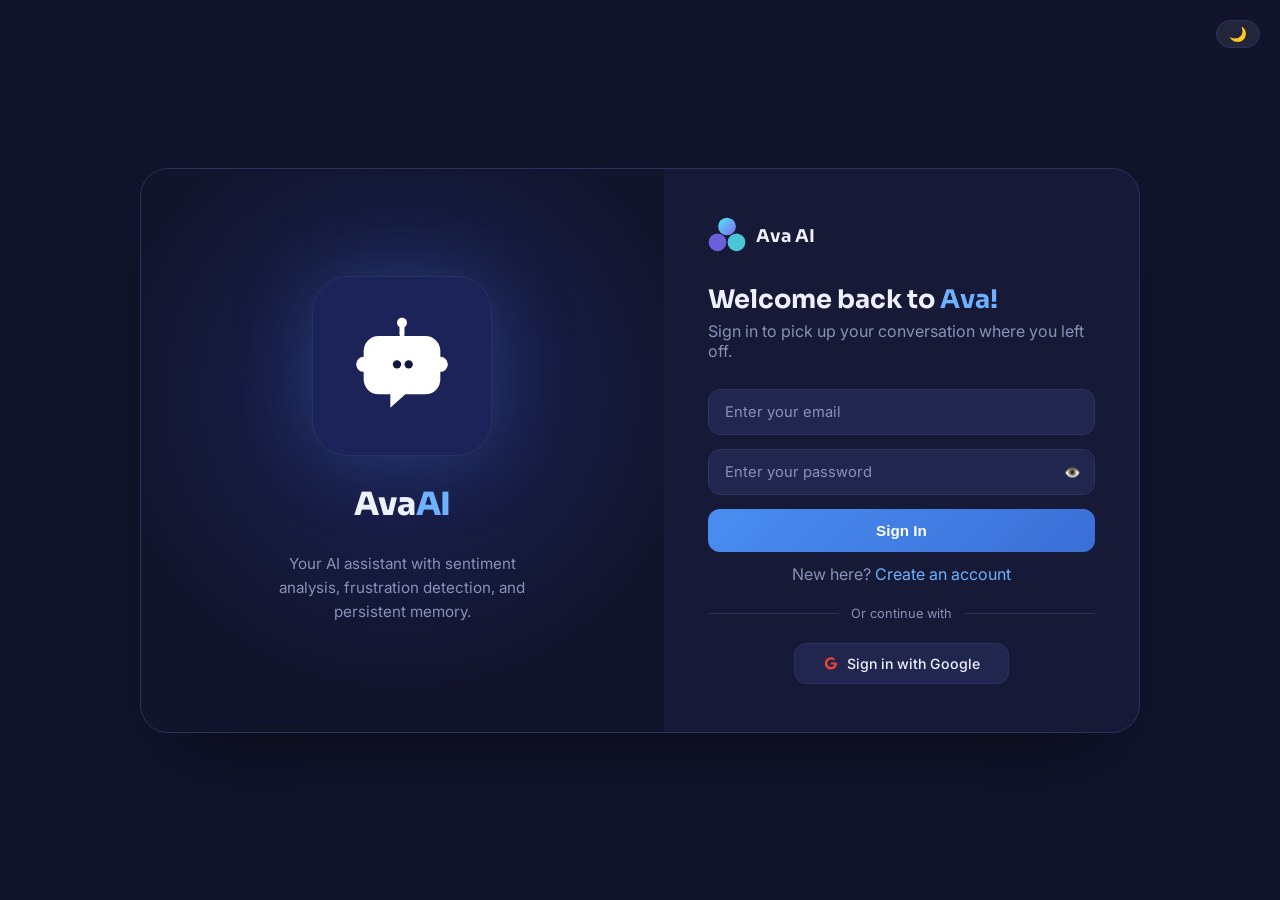
==== admin.html @ e11253c8 "Add files via upload" ====
<!DOCTYPE html>
<html lang="en">
<head>
    <meta charset="UTF-8">
    <meta name="viewport" content="width=device-width, initial-scale=1.0">
    <title>Ava AI — Admin Dashboard</title>
    <link rel="preconnect" href="https://fonts.googleapis.com">
    <link rel="preconnect" href="https://fonts.gstatic.com" crossorigin>
    <link href="https://fonts.googleapis.com/css2?family=Sora:wght@400;600;700;800&family=Inter:wght@300;400;500;600;700&family=JetBrains+Mono:wght@400;500&display=swap" rel="stylesheet">
    <style>
        /* ─── CSS Variables ────────────────────────────────────────── */
        :root {
            --bg-primary: #0F0E1A;
            --bg-secondary: #1A1830;
            --bg-card: #221F3A;
            --bg-card-hover: #2A274A;
            --bg-input: #1A1830;
            --border-color: rgba(255, 255, 255, 0.06);
            --border-light: rgba(255, 255, 255, 0.10);
            --text-primary: #F0EEFF;
            --text-secondary: #A8A0D0;
            --text-muted: #6B6590;
            --cyan: #54E6F2;
            --violet: #7C6CF6;
            --violet-dark: #5A4AD6;
            --gradient-primary: linear-gradient(135deg, #54E6F2, #7C6CF6);
            --shadow-card: 0 8px 32px rgba(0, 0, 0, 0.35);
            --radius: 16px;
            --radius-sm: 10px;
            --radius-full: 999px;
            --transition: all 0.3s cubic-bezier(0.4, 0, 0.2, 1);
            
            --green: #4ADE80;
            --red: #f87171;
            --yellow: #FBBF24;
            --blue: #60A5FA;
            --pink: #F472B6;
        }

        * { margin: 0; padding: 0; box-sizing: border-box; }
        body {
            font-family: 'Inter', sans-serif;
            background: var(--bg-primary);
            color: var(--text-primary);
            min-height: 100vh;
            overflow-x: hidden;
        }

        ::-webkit-scrollbar { width: 4px; height: 4px; }
        ::-webkit-scrollbar-track { background: transparent; }
        ::-webkit-scrollbar-thumb { background: var(--violet); border-radius: 4px; }

        /* ─── Layout ────────────────────────────────────────────────── */
        .app { display: flex; min-height: 100vh; }

        /* ─── Sidebar ───────────────────────────────────────────────── */
        .sidebar {
            width: 260px;
            flex-shrink: 0;
            background: var(--bg-secondary);
            border-right: 1px solid var(--border-color);
            padding: 24px 16px;
            display: flex;
            flex-direction: column;
            height: 100vh;
            position: sticky;
            top: 0;
            overflow-y: auto;
            transition: var(--transition);
            z-index: 100;
        }

        .sidebar-brand {
            display: flex;
            align-items: center;
            gap: 12px;
            padding: 0 8px 28px 8px;
            font-family: 'Sora', sans-serif;
            font-weight: 700;
            font-size: 1.2rem;
            animation: fadeSlideDown 0.5s ease;
        }
        .sidebar-brand svg { width: 32px; height: 32px; flex-shrink: 0; }
        .sidebar-brand span { color: var(--cyan); }
        .sidebar-brand .badge {
            font-size: 0.55rem;
            font-weight: 600;
            background: var(--gradient-primary);
            color: #0B0A1A;
            padding: 2px 10px;
            border-radius: var(--radius-full);
            margin-left: 4px;
            font-family: 'Inter', sans-serif;
        }

        .sidebar-nav { flex: 1; display: flex; flex-direction: column; gap: 2px; }
        .sidebar-nav .nav-label {
            font-size: 0.6rem;
            font-weight: 600;
            letter-spacing: 0.1em;
            text-transform: uppercase;
            color: var(--text-muted);
            padding: 16px 12px 8px;
            animation: fadeSlideDown 0.6s ease;
        }
        .sidebar-nav a, .sidebar-nav button {
            display: flex;
            align-items: center;
            gap: 12px;
            padding: 10px 14px;
            border-radius: var(--radius-sm);
            color: var(--text-secondary);
            text-decoration: none;
            font-size: 0.85rem;
            font-weight: 500;
            cursor: pointer;
            border: none;
            background: none;
            width: 100%;
            text-align: left;
            font-family: inherit;
            transition: var(--transition);
            position: relative;
            animation: fadeSlideDown 0.7s ease;
            animation-fill-mode: both;
        }
        .sidebar-nav a:nth-child(2) { animation-delay: 0.05s; }
        .sidebar-nav a:nth-child(3) { animation-delay: 0.10s; }
        .sidebar-nav a:nth-child(4) { animation-delay: 0.15s; }
        .sidebar-nav a:nth-child(5) { animation-delay: 0.20s; }
        .sidebar-nav a:nth-child(6) { animation-delay: 0.25s; }

        .sidebar-nav a:hover, .sidebar-nav button:hover {
            background: rgba(124, 108, 246, 0.08);
            color: var(--text-primary);
            transform: translateX(4px);
        }
        .sidebar-nav a.active, .sidebar-nav button.active {
            background: rgba(124, 108, 246, 0.12);
            color: var(--text-primary);
        }
        .sidebar-nav a.active::before, .sidebar-nav button.active::before {
            content: '';
            position: absolute;
            left: 0;
            top: 50%;
            transform: translateY(-50%);
            width: 3px;
            height: 24px;
            background: var(--gradient-primary);
            border-radius: 0 4px 4px 0;
            animation: slideInLeft 0.3s ease;
        }
        @keyframes slideInLeft {
            from { height: 0; }
            to { height: 24px; }
        }
        .sidebar-nav .icon { width: 18px; height: 18px; flex-shrink: 0; opacity: 0.5; transition: var(--transition); }
        .sidebar-nav a.active .icon, .sidebar-nav button.active .icon { opacity: 1; }
        .sidebar-nav .count {
            margin-left: auto;
            background: rgba(124, 108, 246, 0.15);
            color: var(--violet);
            font-size: 0.65rem;
            font-weight: 600;
            padding: 1px 10px;
            border-radius: var(--radius-full);
            transition: var(--transition);
        }

        /* ─── Sidebar Footer / Profile ─────────────────────────────── */
        .sidebar-footer {
            border-top: 1px solid var(--border-color);
            padding-top: 16px;
            margin-top: 8px;
            animation: fadeSlideUp 0.8s ease;
        }
        .sidebar-footer .profile-card {
            display: flex;
            align-items: center;
            gap: 12px;
            padding: 10px 12px;
            border-radius: var(--radius-sm);
            cursor: pointer;
            transition: var(--transition);
            position: relative;
        }
        .sidebar-footer .profile-card:hover {
            background: rgba(124, 108, 246, 0.06);
        }
        .sidebar-footer .profile-card .avatar-wrapper {
            position: relative;
            flex-shrink: 0;
        }
        .sidebar-footer .profile-card .avatar {
            width: 40px;
            height: 40px;
            border-radius: 50%;
            background: var(--gradient-primary);
            display: flex;
            align-items: center;
            justify-content: center;
            font-weight: 700;
            font-size: 0.95rem;
            color: #0B0A1A;
            transition: var(--transition);
            overflow: hidden;
        }
        .sidebar-footer .profile-card .avatar img {
            width: 100%;
            height: 100%;
            object-fit: cover;
        }
        .sidebar-footer .profile-card .avatar .avatar-edit-overlay {
            position: absolute;
            inset: 0;
            border-radius: 50%;
            background: rgba(0,0,0,0.5);
            display: none;
            align-items: center;
            justify-content: center;
            font-size: 0.7rem;
            color: #fff;
            cursor: pointer;
        }
        .sidebar-footer .profile-card:hover .avatar .avatar-edit-overlay {
            display: flex;
        }
        .sidebar-footer .profile-card .user-info { flex: 1; min-width: 0; }
        .sidebar-footer .profile-card .user-name { 
            font-weight: 600; 
            font-size: 0.85rem;
            transition: var(--transition);
        }
        .sidebar-footer .profile-card .user-email { 
            font-size: 0.7rem; 
            color: var(--text-muted);
        }
        .sidebar-footer .profile-card .edit-badge {
            position: absolute;
            bottom: -2px;
            right: -2px;
            width: 18px;
            height: 18px;
            border-radius: 50%;
            background: var(--gradient-primary);
            border: 2px solid var(--bg-secondary);
            display: flex;
            align-items: center;
            justify-content: center;
            font-size: 0.5rem;
            color: #0B0A1A;
            opacity: 0;
            transition: var(--transition);
        }
        .sidebar-footer .profile-card:hover .edit-badge {
            opacity: 1;
        }

        .sidebar-footer .logout-btn {
            background: none;
            border: 1px solid var(--border-color);
            color: var(--text-muted);
            padding: 6px 16px;
            border-radius: var(--radius-full);
            font-size: 0.72rem;
            font-weight: 500;
            cursor: pointer;
            font-family: inherit;
            transition: var(--transition);
            width: 100%;
            margin-top: 8px;
        }
        .sidebar-footer .logout-btn:hover {
            border-color: var(--red);
            color: var(--red);
            transform: translateX(4px);
        }

        /* ─── Main Content ──────────────────────────────────────────── */
        .main {
            flex: 1;
            padding: 24px 36px 40px;
            overflow-y: auto;
            max-height: 100vh;
        }

        /* ─── Top Bar ────────────────────────────────────────────────── */
        .topbar {
            display: flex;
            align-items: center;
            justify-content: space-between;
            margin-bottom: 32px;
            flex-wrap: wrap;
            gap: 16px;
            animation: fadeSlideDown 0.5s ease;
        }
        .topbar-left h1 {
            font-family: 'Sora', sans-serif;
            font-size: 1.6rem;
            font-weight: 700;
        }
        .topbar-left h1 .greeting-highlight {
            background: var(--gradient-primary);
            -webkit-background-clip: text;
            -webkit-text-fill-color: transparent;
            background-clip: text;
        }
        .topbar-left p {
            color: var(--text-secondary);
            font-size: 0.85rem;
            margin-top: 2px;
        }
        .topbar-actions {
            display: flex;
            align-items: center;
            gap: 16px;
        }
        .topbar-actions .date-time {
            font-size: 0.78rem;
            color: var(--text-muted);
            font-weight: 500;
            font-variant-numeric: tabular-nums;
            display: flex;
            align-items: center;
            gap: 8px;
        }
        .topbar-actions .status-dot {
            width: 8px;
            height: 8px;
            border-radius: 50%;
            background: var(--green);
            display: inline-block;
            animation: pulse-dot 2s ease-in-out infinite;
        }
        @keyframes pulse-dot {
            0%, 100% { opacity: 1; transform: scale(1); }
            50% { opacity: 0.4; transform: scale(0.8); }
        }

        /* ─── Animations ────────────────────────────────────────────── */
        @keyframes fadeSlideDown {
            from { opacity: 0; transform: translateY(-12px); }
            to { opacity: 1; transform: translateY(0); }
        }
        @keyframes fadeSlideUp {
            from { opacity: 0; transform: translateY(12px); }
            to { opacity: 1; transform: translateY(0); }
        }
        @keyframes scaleIn {
            from { opacity: 0; transform: scale(0.9); }
            to { opacity: 1; transform: scale(1); }
        }
        @keyframes countUp {
            from { opacity: 0; transform: translateY(10px); }
            to { opacity: 1; transform: translateY(0); }
        }

        .stat-card, .review-card, .table-container {
            animation: scaleIn 0.4s ease;
            animation-fill-mode: both;
        }
        .stat-card:nth-child(1) { animation-delay: 0.05s; }
        .stat-card:nth-child(2) { animation-delay: 0.10s; }
        .stat-card:nth-child(3) { animation-delay: 0.15s; }
        .stat-card:nth-child(4) { animation-delay: 0.20s; }
        .stat-card:nth-child(5) { animation-delay: 0.25s; }
        .stat-card:nth-child(6) { animation-delay: 0.30s; }

        /* ─── Stats Grid ────────────────────────────────────────────── */
        .stats-grid {
            display: grid;
            grid-template-columns: repeat(auto-fit, minmax(180px, 1fr));
            gap: 16px;
            margin-bottom: 32px;
        }
        .stat-card {
            background: var(--bg-card);
            border: 1px solid var(--border-color);
            border-radius: var(--radius);
            padding: 18px 20px;
            transition: var(--transition);
            position: relative;
            overflow: hidden;
        }
        .stat-card::before {
            content: '';
            position: absolute;
            top: 0;
            left: 0;
            right: 0;
            height: 2px;
            background: var(--gradient-primary);
            opacity: 0;
            transition: var(--transition);
        }
        .stat-card:hover::before { opacity: 1; }
        .stat-card:hover {
            background: var(--bg-card-hover);
            border-color: var(--border-light);
            transform: translateY(-4px);
            box-shadow: 0 8px 30px rgba(0,0,0,0.3);
        }
        .stat-card .stat-top {
            display: flex;
            align-items: center;
            justify-content: space-between;
            margin-bottom: 6px;
        }
        .stat-card .stat-icon { font-size: 1.1rem; opacity: 0.6; }
        .stat-card .stat-change {
            font-size: 0.7rem;
            font-weight: 600;
            padding: 2px 10px;
            border-radius: var(--radius-full);
            background: rgba(255, 255, 255, 0.05);
            color: var(--text-muted);
            display: none;
        }
        .stat-card .stat-change.visible { display: inline-block; }
        .stat-card .stat-change.up { background: rgba(74, 222, 128, 0.12); color: var(--green); }
        .stat-card .stat-change.down { background: rgba(248, 113, 113, 0.12); color: var(--red); }
        .stat-card .stat-number {
            font-family: 'Sora', sans-serif;
            font-size: 1.8rem;
            font-weight: 700;
            letter-spacing: -0.02em;
        }
        .stat-card .stat-number.zero {
            color: var(--text-muted);
            opacity: 0.5;
        }
        .stat-card .stat-label {
            color: var(--text-secondary);
            font-size: 0.78rem;
            font-weight: 500;
        }
        .stat-card .stat-sub {
            font-size: 0.65rem;
            color: var(--text-muted);
            margin-top: 2px;
        }
        .stat-card .stat-empty {
            font-size: 0.65rem;
            color: var(--text-muted);
            font-style: italic;
            margin-top: 2px;
        }

        /* ─── Section Headers ───────────────────────────────────────── */
        .section-header {
            display: flex;
            align-items: center;
            justify-content: space-between;
            margin-bottom: 16px;
            flex-wrap: wrap;
            gap: 12px;
            animation: fadeSlideDown 0.5s ease;
        }
        .section-header h2 {
            font-family: 'Sora', sans-serif;
            font-size: 1.1rem;
            font-weight: 700;
        }
        .section-header h2 .count-badge {
            font-size: 0.65rem;
            font-weight: 600;
            background: rgba(124, 108, 246, 0.15);
            color: var(--violet);
            padding: 2px 12px;
            border-radius: var(--radius-full);
            margin-left: 8px;
            font-family: 'Inter', sans-serif;
            transition: var(--transition);
        }
        .section-header .section-actions {
            display: flex;
            gap: 8px;
            align-items: center;
        }
        .section-header .action-btn {
            padding: 6px 18px;
            border-radius: var(--radius-full);
            border: 1px solid var(--border-color);
            background: rgba(255, 255, 255, 0.04);
            color: var(--text-secondary);
            font-size: 0.78rem;
            font-weight: 500;
            cursor: pointer;
            font-family: inherit;
            transition: var(--transition);
            display: inline-flex;
            align-items: center;
            gap: 6px;
        }
        .section-header .action-btn:hover {
            background: rgba(255, 255, 255, 0.08);
            border-color: var(--border-light);
            color: var(--text-primary);
            transform: translateY(-2px);
        }
        .section-header .action-btn.primary {
            background: var(--gradient-primary);
            border-color: transparent;
            color: #0B0A1A;
        }
        .section-header .action-btn.primary:hover {
            box-shadow: 0 4px 20px rgba(124, 108, 246, 0.3);
        }

        /* ─── Table ──────────────────────────────────────────────────── */
        .table-container {
            background: var(--bg-card);
            border: 1px solid var(--border-color);
            border-radius: var(--radius);
            overflow: hidden;
            transition: var(--transition);
        }
        .table-container:hover {
            border-color: var(--border-light);
        }
        .table-container .table-header {
            display: flex;
            align-items: center;
            justify-content: space-between;
            padding: 14px 20px;
            border-bottom: 1px solid var(--border-color);
        }
        .table-container .table-header .table-title {
            font-weight: 600;
            font-size: 0.9rem;
        }
        .table-wrapper { overflow-x: auto; padding: 0 4px 4px 4px; }
        table {
            width: 100%;
            border-collapse: collapse;
            font-size: 0.85rem;
        }
        thead {
            background: rgba(255, 255, 255, 0.02);
            border-bottom: 1px solid var(--border-color);
        }
        thead th {
            text-align: left;
            padding: 12px 16px;
            font-weight: 600;
            font-size: 0.72rem;
            text-transform: uppercase;
            letter-spacing: 0.05em;
            color: var(--text-muted);
            white-space: nowrap;
        }
        tbody tr {
            border-bottom: 1px solid var(--border-color);
            transition: var(--transition);
        }
        tbody tr:hover { background: rgba(255, 255, 255, 0.02); }
        tbody tr:last-child { border-bottom: none; }
        tbody td {
            padding: 12px 16px;
            color: var(--text-secondary);
            vertical-align: middle;
        }
        tbody td .cell-highlight { color: var(--text-primary); font-weight: 500; }

        /* ─── View All Button ────────────────────────────────────────── */
        .table-container .table-header .table-actions button {
            background: rgba(255, 255, 255, 0.04);
            border: 1px solid var(--border-color);
            border-radius: var(--radius-sm);
            padding: 4px 16px;
            color: var(--text-secondary);
            font-size: 0.72rem;
            cursor: pointer;
            font-family: inherit;
            transition: var(--transition);
        }
        .table-container .table-header .table-actions button:hover {
            background: rgba(255, 255, 255, 0.08);
            border-color: var(--border-light);
            color: var(--text-primary);
        }

        /* ─── Badges ─────────────────────────────────────────────────── */
        .status-badge {
            font-size: 0.65rem;
            font-weight: 600;
            padding: 3px 12px;
            border-radius: var(--radius-full);
            display: inline-block;
        }
        .status-badge.active { background: rgba(74, 222, 128, 0.12); color: var(--green); }
        .status-badge.inactive { background: rgba(248, 113, 113, 0.12); color: var(--red); }
        .status-badge.pending { background: rgba(251, 191, 36, 0.12); color: var(--yellow); }
        .status-badge.approved { background: rgba(74, 222, 128, 0.12); color: var(--green); }
        .status-badge.hidden { background: rgba(248, 113, 113, 0.12); color: var(--red); }
        .status-badge.featured { background: rgba(124, 108, 246, 0.15); color: var(--violet); }
        .type-badge {
            font-size: 0.65rem;
            padding: 2px 10px;
            border-radius: var(--radius-full);
            background: rgba(96, 165, 250, 0.10);
            color: var(--blue);
            display: inline-block;
        }

        /* ─── Tabs ───────────────────────────────────────────────────── */
        .tabs {
            display: flex;
            gap: 2px;
            background: var(--bg-secondary);
            padding: 4px;
            border-radius: var(--radius-sm);
            border: 1px solid var(--border-color);
            margin-bottom: 20px;
            flex-wrap: wrap;
            animation: fadeSlideDown 0.5s ease;
        }
        .tab {
            padding: 6px 18px;
            border: none;
            border-radius: var(--radius-sm);
            background: none;
            color: var(--text-secondary);
            font-size: 0.8rem;
            font-weight: 500;
            cursor: pointer;
            font-family: inherit;
            transition: var(--transition);
        }
        .tab:hover { color: var(--text-primary); }
        .tab.active {
            background: var(--bg-card);
            color: var(--text-primary);
            box-shadow: var(--shadow-card);
        }
        .tab .tab-count {
            font-size: 0.6rem;
            opacity: 0.5;
            margin-left: 4px;
        }

        /* ─── Review Cards ──────────────────────────────────────────── */
        .review-list { display: flex; flex-direction: column; gap: 12px; }
        .review-card {
            background: var(--bg-card);
            border: 1px solid var(--border-color);
            border-radius: var(--radius);
            padding: 16px 20px;
            transition: var(--transition);
            display: flex;
            gap: 16px;
            align-items: flex-start;
            animation: scaleIn 0.4s ease;
        }
        .review-card:hover {
            border-color: var(--border-light);
            background: var(--bg-card-hover);
            transform: translateX(4px);
        }
        .review-avatar {
            width: 40px;
            height: 40px;
            border-radius: 50%;
            flex-shrink: 0;
            display: flex;
            align-items: center;
            justify-content: center;
            font-weight: 700;
            font-size: 0.95rem;
            color: #0B0A1A;
            transition: var(--transition);
        }
        .review-avatar:hover { transform: scale(1.05); }
        .review-avatar.grad-1 { background: linear-gradient(135deg, #54E6F2, #7C6CF6); }
        .review-avatar.grad-2 { background: linear-gradient(135deg, #F472B6, #EC4899); }
        .review-avatar.grad-3 { background: linear-gradient(135deg, #34D399, #059669); }
        .review-avatar.grad-4 { background: linear-gradient(135deg, #FBBF24, #F59E0B); }
        .review-avatar.grad-5 { background: linear-gradient(135deg, #60A5FA, #3B82F6); }
        .review-avatar.grad-6 { background: linear-gradient(135deg, #A78BFA, #7C3AED); }

        .review-body { flex: 1; min-width: 0; }
        .review-top {
            display: flex;
            align-items: center;
            gap: 10px;
            flex-wrap: wrap;
            margin-bottom: 2px;
        }
        .review-name { font-weight: 600; font-size: 0.9rem; }
        .review-title { font-size: 0.75rem; color: var(--text-muted); }
        .review-stars { display: flex; gap: 1px; margin-left: auto; }
        .review-stars svg { width: 14px; height: 14px; }
        .review-stars .star-filled { fill: #FBBF24; stroke: #FBBF24; }
        .review-stars .star-empty { fill: none; stroke: var(--text-muted); opacity: 0.3; }
        .review-text {
            color: var(--text-secondary);
            font-size: 0.88rem;
            line-height: 1.5;
            margin: 4px 0 8px;
        }
        .review-meta {
            display: flex;
            align-items: center;
            gap: 12px;
            font-size: 0.72rem;
            color: var(--text-muted);
            flex-wrap: wrap;
        }
        .review-actions {
            display: flex;
            gap: 4px;
            flex-wrap: wrap;
            margin-top: 8px;
        }
        .review-actions .action-btn {
            padding: 4px 12px;
            border: 1px solid var(--border-color);
            border-radius: var(--radius-full);
            background: none;
            color: var(--text-secondary);
            font-size: 0.7rem;
            font-weight: 500;
            cursor: pointer;
            font-family: inherit;
            transition: var(--transition);
        }
        .review-actions .action-btn:hover {
            border-color: var(--border-light);
            color: var(--text-primary);
            transform: translateY(-2px);
        }
        .review-actions .action-btn.approve:hover { border-color: var(--green); color: var(--green); }
        .review-actions .action-btn.hide:hover { border-color: var(--yellow); color: var(--yellow); }
        .review-actions .action-btn.feature:hover { border-color: var(--violet); color: var(--violet); }
        .review-actions .action-btn.featured { border-color: var(--violet); background: rgba(124, 108, 246, 0.1); color: var(--violet); }
        .review-actions .action-btn.delete:hover { border-color: var(--red); color: var(--red); }
        .review-actions .action-btn:disabled { opacity: 0.4; cursor: not-allowed; }

        /* ─── Empty State ───────────────────────────────────────────── */
        .empty-state {
            text-align: center;
            padding: 40px 20px;
            color: var(--text-muted);
            animation: scaleIn 0.4s ease;
        }
        .empty-state .empty-icon { font-size: 2.4rem; margin-bottom: 12px; opacity: 0.5; }
        .empty-state h3 { font-family: 'Sora', sans-serif; font-size: 1rem; font-weight: 600; color: var(--text-secondary); }
        .empty-state p { font-size: 0.85rem; }

        /* ─── Loading ────────────────────────────────────────────────── */
        .loading-spinner {
            display: flex;
            align-items: center;
            justify-content: center;
            padding: 30px;
            gap: 12px;
            color: var(--text-muted);
        }
        .spinner-dot {
            width: 8px;
            height: 8px;
            border-radius: 50%;
            background: var(--violet);
            animation: spin-dot 1.2s ease-in-out infinite;
        }
        .spinner-dot:nth-child(2) { animation-delay: 0.15s; }
        .spinner-dot:nth-child(3) { animation-delay: 0.3s; }
        @keyframes spin-dot {
            0%, 60%, 100% { transform: scale(0.4); opacity: 0.3; }
            30% { transform: scale(1); opacity: 1; }
        }

        /* ─── Toast ──────────────────────────────────────────────────── */
        .toast-container {
            position: fixed;
            bottom: 24px;
            right: 24px;
            z-index: 9999;
            display: flex;
            flex-direction: column;
            gap: 8px;
        }
        .toast {
            padding: 12px 20px;
            border-radius: var(--radius-sm);
            background: var(--bg-card);
            border: 1px solid var(--border-light);
            box-shadow: var(--shadow-card);
            backdrop-filter: blur(8px);
            font-size: 0.85rem;
            font-weight: 500;
            animation: slideUp 0.3s ease;
            max-width: 380px;
            transition: var(--transition);
        }
        .toast.success { border-left: 3px solid var(--green); }
        .toast.error { border-left: 3px solid var(--red); }
        .toast.info { border-left: 3px solid var(--violet); }
        @keyframes slideUp {
            from { opacity: 0; transform: translateY(20px) scale(0.95); }
            to { opacity: 1; transform: translateY(0) scale(1); }
        }

        /* ─── Modal ──────────────────────────────────────────────────── */
        .modal-overlay {
            position: fixed;
            inset: 0;
            background: rgba(0, 0, 0, 0.7);
            backdrop-filter: blur(4px);
            display: none;
            align-items: center;
            justify-content: center;
            z-index: 2000;
            padding: 20px;
            animation: fadeIn 0.3s ease;
        }
        .modal-overlay.open { display: flex; }
        @keyframes fadeIn {
            from { opacity: 0; }
            to { opacity: 1; }
        }
        .modal-box {
            background: var(--bg-card);
            border: 1px solid var(--border-light);
            border-radius: var(--radius);
            padding: 28px 32px;
            max-width: 460px;
            width: 100%;
            box-shadow: var(--shadow-card);
            animation: scaleIn 0.3s ease;
        }
        .modal-box h3 {
            font-family: 'Sora', sans-serif;
            font-size: 1.1rem;
            font-weight: 700;
            margin-bottom: 8px;
            text-align: center;
        }
        .modal-box p {
            color: var(--text-secondary);
            font-size: 0.9rem;
            margin-bottom: 20px;
            text-align: center;
        }
        .modal-actions {
            display: flex;
            gap: 12px;
            justify-content: center;
        }
        .modal-actions .btn {
            padding: 8px 24px;
            border-radius: var(--radius-full);
            border: none;
            font-weight: 600;
            font-size: 0.82rem;
            cursor: pointer;
            font-family: inherit;
            transition: var(--transition);
        }
        .modal-actions .btn-secondary {
            background: var(--bg-secondary);
            color: var(--text-secondary);
            border: 1px solid var(--border-color);
        }
        .modal-actions .btn-secondary:hover {
            border-color: var(--border-light);
            color: var(--text-primary);
            transform: translateY(-2px);
        }
        .modal-actions .btn-danger {
            background: rgba(248, 113, 113, 0.15);
            color: var(--red);
            border: 1px solid rgba(248, 113, 113, 0.2);
        }
        .modal-actions .btn-danger:hover { background: rgba(248, 113, 113, 0.25); transform: translateY(-2px); }
        .modal-actions .btn-primary {
            background: var(--gradient-primary);
            color: #0B0A1A;
        }
        .modal-actions .btn-primary:hover { box-shadow: 0 4px 20px rgba(124, 108, 246, 0.3); transform: translateY(-2px); }

        /* ─── Profile Edit Modal ────────────────────────────────────────── */
        .profile-edit-modal .modal-box { 
            max-width: 480px; 
            text-align: center;
        }
        .profile-edit-modal .modal-box h3 {
            text-align: center;
        }
        .profile-edit-modal .modal-box p {
            text-align: center;
        }

        .profile-edit-modal .avatar-upload {
            display: flex;
            flex-direction: column;
            align-items: center;
            gap: 12px;
            margin-bottom: 20px;
        }
        .profile-edit-modal .avatar-upload .preview {
            width: 80px;
            height: 80px;
            border-radius: 50%;
            background: var(--gradient-primary);
            display: flex;
            align-items: center;
            justify-content: center;
            font-size: 2rem;
            font-weight: 700;
            color: #0B0A1A;
            overflow: hidden;
            flex-shrink: 0;
            transition: var(--transition);
            margin: 0 auto;
        }
        .profile-edit-modal .avatar-upload .preview img {
            width: 100%;
            height: 100%;
            object-fit: cover;
        }
        .profile-edit-modal .avatar-upload .upload-btn {
            padding: 6px 20px;
            border-radius: var(--radius-full);
            border: 1px solid var(--border-color);
            background: none;
            color: var(--text-secondary);
            font-size: 0.78rem;
            cursor: pointer;
            font-family: inherit;
            transition: var(--transition);
        }
        .profile-edit-modal .avatar-upload .upload-btn:hover {
            border-color: var(--violet);
            color: var(--text-primary);
        }
        .profile-edit-modal .avatar-upload .hint {
            font-size: 0.65rem;
            color: var(--text-muted);
        }

        .profile-edit-modal .form-group {
            margin-bottom: 16px;
            text-align: left;
        }
        .profile-edit-modal .form-group label {
            display: block;
            font-size: 0.78rem;
            font-weight: 500;
            color: var(--text-secondary);
            margin-bottom: 4px;
        }
        .profile-edit-modal .form-group input,
        .profile-edit-modal .form-group select {
            width: 100%;
            padding: 10px 14px;
            border-radius: var(--radius-sm);
            border: 1px solid var(--border-color);
            background: var(--bg-input);
            color: var(--text-primary);
            font-family: inherit;
            font-size: 0.9rem;
            transition: var(--transition);
        }
        .profile-edit-modal .form-group input:focus,
        .profile-edit-modal .form-group select:focus {
            outline: none;
            border-color: var(--violet);
            box-shadow: 0 0 0 3px rgba(124, 108, 246, 0.1);
        }

        .profile-edit-modal .modal-actions {
            display: flex;
            gap: 12px;
            justify-content: center;
            margin-top: 8px;
        }
        .profile-edit-modal .modal-actions .btn {
            padding: 10px 32px;
            border-radius: var(--radius-full);
            border: none;
            font-weight: 600;
            font-size: 0.88rem;
            cursor: pointer;
            font-family: inherit;
            transition: var(--transition);
            min-width: 120px;
        }
        .profile-edit-modal .modal-actions .btn-secondary {
            background: var(--bg-secondary);
            color: var(--text-secondary);
            border: 1px solid var(--border-color);
        }
        .profile-edit-modal .modal-actions .btn-secondary:hover {
            border-color: var(--border-light);
            color: var(--text-primary);
            transform: translateY(-2px);
        }
        .profile-edit-modal .modal-actions .btn-primary {
            background: var(--gradient-primary);
            color: #0B0A1A;
        }
        .profile-edit-modal .modal-actions .btn-primary:hover {
            box-shadow: 0 4px 20px rgba(124, 108, 246, 0.3);
            transform: translateY(-2px);
        }

        /* ─── Quick Stats Bar ───────────────────────────────────────── */
        .quick-stats {
            display: grid;
            grid-template-columns: repeat(auto-fit, minmax(140px, 1fr));
            gap: 12px;
            margin-bottom: 24px;
        }
        .quick-stat {
            background: var(--bg-card);
            border: 1px solid var(--border-color);
            border-radius: var(--radius-sm);
            padding: 14px 16px;
            text-align: center;
            transition: var(--transition);
            animation: scaleIn 0.4s ease;
        }
        .quick-stat:hover {
            background: var(--bg-card-hover);
            border-color: var(--border-light);
            transform: translateY(-2px);
        }
        .quick-stat .qs-number {
            font-family: 'Sora', sans-serif;
            font-size: 1.3rem;
            font-weight: 700;
            transition: var(--transition);
        }
        .quick-stat .qs-number.zero { color: var(--text-muted); opacity: 0.5; }
        .quick-stat .qs-label {
            font-size: 0.7rem;
            color: var(--text-muted);
            margin-top: 2px;
        }
        .quick-stat .qs-empty {
            font-size: 0.6rem;
            color: var(--text-muted);
            font-style: italic;
        }

        /* ─── Data Status ───────────────────────────────────────────── */
        .data-status {
            display: inline-flex;
            align-items: center;
            gap: 6px;
            font-size: 0.7rem;
            color: var(--text-muted);
            padding: 4px 12px;
            border-radius: var(--radius-full);
            background: rgba(255,255,255,0.03);
            border: 1px solid var(--border-color);
        }
        .data-status .dot {
            width: 6px;
            height: 6px;
            border-radius: 50%;
        }
        .data-status .dot.real { background: var(--green); }
        .data-status .dot.demo { background: var(--yellow); }

        /* ─── Responsive ────────────────────────────────────────────── */
        .hamburger {
            display: none;
            background: none;
            border: none;
            color: var(--text-primary);
            font-size: 1.4rem;
            cursor: pointer;
            padding: 4px;
            transition: var(--transition);
        }
        .hamburger:hover { color: var(--violet); }

        @media (max-width: 1024px) {
            .stats-grid { grid-template-columns: repeat(auto-fit, minmax(150px, 1fr)); }
        }
        @media (max-width: 768px) {
            .sidebar {
                position: fixed;
                left: 0;
                top: 0;
                bottom: 0;
                transform: translateX(-100%);
                width: 280px;
                z-index: 100;
                box-shadow: var(--shadow-card);
                transition: transform 0.3s ease;
            }
            .sidebar.open { transform: translateX(0); }
            .main { padding: 16px 16px 30px; max-height: 100vh; }
            .stats-grid { grid-template-columns: 1fr 1fr; gap: 10px; }
            .review-card { flex-direction: column; padding: 14px; }
            .review-top { flex-wrap: wrap; }
            .review-stars { margin-left: 0; }
            .topbar-left h1 { font-size: 1.2rem; }
            .hamburger { display: block; }
            .table-container .table-header { flex-direction: column; gap: 8px; align-items: flex-start; }
            tbody td, thead th { padding: 8px 12px; font-size: 0.78rem; }
        }
        @media (max-width: 480px) {
            .stats-grid { grid-template-columns: 1fr; }
            .review-actions { flex-wrap: wrap; }
            .review-actions .action-btn { flex: 1; text-align: center; }
        }
    </style>
</head>
<body>

<!-- ─── SVG Defs ─────────────────────────────────────────────────────── -->
<svg aria-hidden="true" focusable="false" style="position:absolute;width:0;height:0;overflow:hidden">
    <defs>
        <linearGradient id="gradient-primary" x1="0" y1="0" x2="1" y2="1">
            <stop offset="0%" stop-color="#54E6F2"/>
            <stop offset="100%" stop-color="#7C6CF6"/>
        </linearGradient>
        <symbol id="logo" viewBox="0 0 60 60">
            <circle cx="30" cy="15" r="14" fill="url(#gradient-primary)"/>
            <circle cx="45" cy="40" r="14" fill="#54E6F2" opacity="0.85"/>
            <circle cx="15" cy="40" r="14" fill="#7C6CF6" opacity="0.85"/>
        </symbol>
        <symbol id="icon-dashboard" viewBox="0 0 24 24" fill="none" stroke="currentColor" stroke-width="2" stroke-linecap="round" stroke-linejoin="round">
            <rect x="3" y="3" width="7" height="7" rx="1"/>
            <rect x="14" y="3" width="7" height="7" rx="1"/>
            <rect x="3" y="14" width="7" height="7" rx="1"/>
            <rect x="14" y="14" width="7" height="7" rx="1"/>
        </symbol>
        <symbol id="icon-users" viewBox="0 0 24 24" fill="none" stroke="currentColor" stroke-width="2" stroke-linecap="round" stroke-linejoin="round">
            <path d="M17 21v-2a4 4 0 0 0-4-4H5a4 4 0 0 0-4 4v2"/>
            <circle cx="9" cy="7" r="4"/>
            <path d="M23 21v-2a4 4 0 0 0-3-3.87"/>
            <path d="M16 3.13a4 4 0 0 1 0 7.75"/>
        </symbol>
        <symbol id="icon-reviews" viewBox="0 0 24 24" fill="none" stroke="currentColor" stroke-width="2" stroke-linecap="round" stroke-linejoin="round">
            <path d="M12 2l3.09 6.26L22 9.27l-5 4.87 1.18 6.88L12 17.77l-6.18 3.25L7 14.14 2 9.27l6.91-1.01L12 2z"/>
        </symbol>
        <symbol id="icon-analytics" viewBox="0 0 24 24" fill="none" stroke="currentColor" stroke-width="2" stroke-linecap="round" stroke-linejoin="round">
            <path d="M21 12v-2a5 5 0 0 0-5-5H8a5 5 0 0 0-5 5v2"/>
            <circle cx="12" cy="16" r="5"/>
            <path d="M12 11v5"/>
            <path d="M9 13l3 3 3-3"/>
        </symbol>
        <symbol id="icon-settings" viewBox="0 0 24 24" fill="none" stroke="currentColor" stroke-width="2" stroke-linecap="round" stroke-linejoin="round">
            <circle cx="12" cy="12" r="3"/>
            <path d="M19.4 15a1.65 1.65 0 0 0 .33 1.82l.06.06a2 2 0 0 1 0 2.83 2 2 0 0 1-2.83 0l-.06-.06a1.65 1.65 0 0 0-1.82-.33 1.65 1.65 0 0 0-1 1.51V21a2 2 0 0 1-2 2 2 2 0 0 1-2-2v-.09A1.65 1.65 0 0 0 9 19.4a1.65 1.65 0 0 0-1.82.33l-.06.06a2 2 0 0 1-2.83 0 2 2 0 0 1 0-2.83l.06-.06A1.65 1.65 0 0 0 4.68 15a1.65 1.65 0 0 0-1.51-1H3a2 2 0 0 1-2-2 2 2 0 0 1 2-2h.09A1.65 1.65 0 0 0 4.6 9a1.65 1.65 0 0 0-.33-1.82l-.06-.06a2 2 0 0 1 0-2.83 2 2 0 0 1 2.83 0l.06.06A1.65 1.65 0 0 0 9 4.68a1.65 1.65 0 0 0 1-1.51V3a2 2 0 0 1 2-2 2 2 0 0 1 2 2v.09a1.65 1.65 0 0 0 1 1.51 1.65 1.65 0 0 0 1.82-.33l.06-.06a2 2 0 0 1 2.83 0 2 2 0 0 1 0 2.83l-.06.06A1.65 1.65 0 0 0 19.4 9a1.65 1.65 0 0 0 1.51 1H21a2 2 0 0 1 2 2 2 2 0 0 1-2 2h-.09a1.65 1.65 0 0 0-1.51 1z"/>
        </symbol>
        <symbol id="icon-star-filled" viewBox="0 0 24 24">
            <polygon points="12 2 15.09 8.26 22 9.27 17 14.14 18.18 21.02 12 17.77 5.82 21.02 7 14.14 2 9.27 8.91 8.26 12 2" fill="#FBBF24" stroke="#FBBF24" stroke-width="1.5"/>
        </symbol>
        <symbol id="icon-star-empty" viewBox="0 0 24 24">
            <polygon points="12 2 15.09 8.26 22 9.27 17 14.14 18.18 21.02 12 17.77 5.82 21.02 7 14.14 2 9.27 8.91 8.26 12 2" fill="none" stroke="currentColor" stroke-width="1.5"/>
        </symbol>
        <symbol id="icon-export" viewBox="0 0 24 24" fill="none" stroke="currentColor" stroke-width="2" stroke-linecap="round" stroke-linejoin="round">
            <path d="M21 15v4a2 2 0 0 1-2 2H5a2 2 0 0 1-2-2v-4"/>
            <polyline points="7 10 12 15 17 10"/>
            <line x1="12" y1="15" x2="12" y2="3"/>
        </symbol>
    </defs>
</svg>

<!-- ─── App ────────────────────────────────────────────────────────── -->
<div class="app">
    <!-- ─── Sidebar ─────────────────────────────────────────────────── -->
    <aside class="sidebar" id="sidebar">
        <div class="sidebar-brand">
            <svg viewBox="0 0 60 60"><use href="#logo"/></svg>
            Ava<span>AI</span><span class="badge">Admin</span>
        </div>

        <nav class="sidebar-nav">
            <div class="nav-label">Menu</div>
            <a href="#" class="active" data-section="dashboard">
                <svg class="icon"><use href="#icon-dashboard"/></svg>
                Dashboard
            </a>
            <a href="#" data-section="users">
                <svg class="icon"><use href="#icon-users"/></svg>
                Users
                <span class="count" id="user-count-badge">0</span>
            </a>
            <a href="#" data-section="reviews">
                <svg class="icon"><use href="#icon-reviews"/></svg>
                Reviews
                <span class="count" id="review-count-badge">0</span>
            </a>
            <a href="#" data-section="analytics">
                <svg class="icon"><use href="#icon-analytics"/></svg>
                Analytics
            </a>
            <a href="#" data-section="settings">
                <svg class="icon"><use href="#icon-settings"/></svg>
                Settings
            </a>
        </nav>

        <!-- ─── Sidebar Profile ─────────────────────────────────────── -->
        <div class="sidebar-footer">
            <div class="profile-card" id="profile-card">
                <div class="avatar-wrapper">
                    <div class="avatar" id="sidebar-avatar">
                        <span id="sidebar-avatar-text">A</span>
                        <div class="avatar-edit-overlay">✎</div>
                    </div>
                    <div class="edit-badge">✎</div>
                </div>
                <div class="user-info">
                    <div class="user-name" id="sidebar-user-name">Admin</div>
                    <div class="user-email" id="sidebar-user-email">admin@ava.ai</div>
                </div>
            </div>
            <button class="logout-btn" id="logout-btn">⏻ Logout</button>
        </div>
    </aside>

    <!-- ─── Main Content ────────────────────────────────────────────── -->
    <main class="main">
        <!-- Top Bar -->
        <div class="topbar">
            <div class="topbar-left">
                <button class="hamburger" id="hamburger">☰</button>
                <h1>Good <span class="greeting-highlight" id="greeting-time">morning</span>, <span id="admin-greeting-name">Admin</span></h1>
                <p id="page-subtitle">Here's what's happening with your Ava AI instance</p>
            </div>
            <div class="topbar-actions">
                <span class="status-dot"></span>
                <span class="date-time" id="current-datetime"></span>
                <span class="data-status">
                    <span class="dot" id="data-status-dot"></span>
                    <span id="data-status-text">Loading...</span>
                </span>
            </div>
        </div>

        <!-- ─── Dashboard Section ───────────────────────────────────── -->
        <div id="section-dashboard">
            <!-- Global Stats - NOW SHOWING ONLY REAL DATA -->
            <div class="stats-grid" id="stats-grid">
                <div class="stat-card">
                    <div class="stat-top">
                        <span class="stat-icon">🏢</span>
                        <span class="stat-change" id="stat-change-tenants">—</span>
                    </div>
                    <div class="stat-number zero" id="stat-tenants">0</div>
                    <div class="stat-label">Tenants</div>
                    <div class="stat-empty" id="stat-empty-tenants">No tenants yet</div>
                </div>
                <div class="stat-card">
                    <div class="stat-top">
                        <span class="stat-icon">💻</span>
                        <span class="stat-change" id="stat-change-devices">—</span>
                    </div>
                    <div class="stat-number zero" id="stat-devices">0</div>
                    <div class="stat-label">Devices</div>
                    <div class="stat-empty" id="stat-empty-devices">No devices yet</div>
                </div>
                <div class="stat-card">
                    <div class="stat-top">
                        <span class="stat-icon">👤</span>
                        <span class="stat-change" id="stat-change-users">—</span>
                    </div>
                    <div class="stat-number zero" id="stat-users">0</div>
                    <div class="stat-label">Active Users</div>
                    <div class="stat-empty" id="stat-empty-users">No users yet</div>
                </div>
                <div class="stat-card">
                    <div class="stat-top">
                        <span class="stat-icon">📊</span>
                        <span class="stat-change" id="stat-change-avg">—</span>
                    </div>
                    <div class="stat-number zero" id="stat-avg-users">0</div>
                    <div class="stat-label">Avg users/month</div>
                    <div class="stat-empty" id="stat-empty-avg">No data yet</div>
                </div>
                <div class="stat-card">
                    <div class="stat-top">
                        <span class="stat-icon">💬</span>
                        <span class="stat-change" id="stat-change-messages">—</span>
                    </div>
                    <div class="stat-number zero" id="stat-messages">0</div>
                    <div class="stat-label">Messages</div>
                    <div class="stat-empty" id="stat-empty-messages">No messages yet</div>
                </div>
                <div class="stat-card">
                    <div class="stat-top">
                        <span class="stat-icon">⭐</span>
                        <span class="stat-change" id="stat-change-rating">—</span>
                    </div>
                    <div class="stat-number zero" id="stat-rating">0.0</div>
                    <div class="stat-label">Avg Rating</div>
                    <div class="stat-empty" id="stat-empty-rating">No reviews yet</div>
                </div>
            </div>

            <!-- Recently Added -->
            <div class="section-header">
                <h2>Recent Activity</h2>
                <div class="section-actions">
                    <button class="action-btn" id="export-data-btn">
                        <svg width="14" height="14" viewBox="0 0 24 24" fill="none" stroke="currentColor" stroke-width="2"><use href="#icon-export"/></svg>
                        Export
                    </button>
                    <button class="action-btn primary" id="refresh-btn">⟳ Refresh</button>
                </div>
            </div>

            <div class="table-container">
                <div class="table-header">
                    <span class="table-title">Recent Activity</span>
                    <div class="table-actions">
                        <button id="view-all-btn">View All</button>
                    </div>
                </div>
                <div class="table-wrapper">
                    <table>
                        <thead>
                            <tr>
                                <th>User</th>
                                <th>Action</th>
                                <th>Item</th>
                                <th>Status</th>
                                <th>Time</th>
                            </tr>
                        </thead>
                        <tbody id="activity-table-body">
                            <tr><td colspan="5" style="text-align:center;color:var(--text-muted);padding:24px;">No activity yet</td></tr>
                        </tbody>
                    </table>
                </div>
            </div>

            <!-- Quick Stats -->
            <div style="margin-top:24px;">
                <div class="section-header">
                    <h2>Quick Stats</h2>
                </div>
                <div class="quick-stats">
                    <div class="quick-stat">
                        <div class="qs-number zero" id="qs-reviews">0</div>
                        <div class="qs-label">Total Reviews</div>
                        <div class="qs-empty">No reviews</div>
                    </div>
                    <div class="quick-stat">
                        <div class="qs-number zero" id="qs-pending">0</div>
                        <div class="qs-label">Pending</div>
                        <div class="qs-empty">None pending</div>
                    </div>
                    <div class="quick-stat">
                        <div class="qs-number zero" id="qs-approved">0</div>
                        <div class="qs-label">Approved</div>
                        <div class="qs-empty">None approved</div>
                    </div>
                    <div class="quick-stat">
                        <div class="qs-number zero" id="qs-hidden">0</div>
                        <div class="qs-label">Hidden</div>
                        <div class="qs-empty">None hidden</div>
                    </div>
                    <div class="quick-stat">
                        <div class="qs-number zero" id="qs-featured">0</div>
                        <div class="qs-label">Featured</div>
                        <div class="qs-empty">None featured</div>
                    </div>
                    <div class="quick-stat">
                        <div class="qs-number zero" id="qs-sessions">0</div>
                        <div class="qs-label">Active Sessions</div>
                        <div class="qs-empty">No sessions</div>
                    </div>
                </div>
            </div>
        </div>

        <!-- ─── Users Section ────────────────────────────────────────── -->
        <div id="section-users" style="display:none;">
            <div class="section-header">
                <h2>Users <span class="count-badge" id="user-count-label">0</span></h2>
                <div class="section-actions">
                    <button class="action-btn primary" id="add-user-btn">+ Add User</button>
                </div>
            </div>

            <div class="tabs">
                <button class="tab active" data-filter="all">All <span class="tab-count" id="user-tab-all">0</span></button>
                <button class="tab" data-filter="active">Active <span class="tab-count" id="user-tab-active">0</span></button>
                <button class="tab" data-filter="inactive">Inactive <span class="tab-count" id="user-tab-inactive">0</span></button>
                <button class="tab" data-filter="admin">Admins <span class="tab-count" id="user-tab-admin">0</span></button>
            </div>

            <div class="table-container">
                <div class="table-header">
                    <span class="table-title">All Users</span>
                </div>
                <div class="table-wrapper">
                    <table>
                        <thead>
                            <tr>
                                <th>User</th>
                                <th>Email</th>
                                <th>Role</th>
                                <th>Messages</th>
                                <th>Joined</th>
                                <th>Status</th>
                                <th>Actions</th>
                            </tr>
                        </thead>
                        <tbody id="users-table-body">
                            <tr><td colspan="7" style="text-align:center;color:var(--text-muted);padding:24px;">No users found</td></tr>
                        </tbody>
                    </table>
                </div>
            </div>
        </div>

        <!-- ─── Reviews Section ─────────────────────────────────────── -->
        <div id="section-reviews" style="display:none;">
            <div class="section-header">
                <h2>Reviews <span class="count-badge" id="review-count-label">0</span></h2>
            </div>

            <div class="tabs" id="review-tabs">
                <button class="tab active" data-filter="all">All <span class="tab-count" id="review-tab-all">0</span></button>
                <button class="tab" data-filter="pending">Pending <span class="tab-count" id="review-tab-pending">0</span></button>
                <button class="tab" data-filter="approved">Approved <span class="tab-count" id="review-tab-approved">0</span></button>
                <button class="tab" data-filter="hidden">Hidden <span class="tab-count" id="review-tab-hidden">0</span></button>
                <button class="tab" data-filter="featured">Featured <span class="tab-count" id="review-tab-featured">0</span></button>
            </div>

            <div class="review-list" id="review-list">
                <div class="empty-state">
                    <div class="empty-icon">📭</div>
                    <h3>No reviews yet</h3>
                    <p>Reviews will appear here once users submit them.</p>
                </div>
            </div>
        </div>

        <!-- ─── Analytics Section ────────────────────────────────────── -->
        <div id="section-analytics" style="display:none;">
            <div class="section-header">
                <h2>Analytics</h2>
                <div class="section-actions">
                    <button class="action-btn">Last 7 days</button>
                    <button class="action-btn">Last 30 days</button>
                    <button class="action-btn primary">Export Report</button>
                </div>
            </div>

            <div class="stats-grid" style="margin-bottom:24px;">
                <div class="stat-card">
                    <div class="stat-top"><span class="stat-icon">👤</span></div>
                    <div class="stat-number zero" id="analytics-total-users">0</div>
                    <div class="stat-label">Total Users</div>
                    <div class="stat-empty">No users</div>
                </div>
                <div class="stat-card">
                    <div class="stat-top"><span class="stat-icon">💬</span></div>
                    <div class="stat-number zero" id="analytics-total-messages">0</div>
                    <div class="stat-label">Total Messages</div>
                    <div class="stat-empty">No messages</div>
                </div>
                <div class="stat-card">
                    <div class="stat-top"><span class="stat-icon">🎯</span></div>
                    <div class="stat-number zero" id="analytics-unique-intents">0</div>
                    <div class="stat-label">Unique Intents</div>
                    <div class="stat-empty">No data</div>
                </div>
                <div class="stat-card">
                    <div class="stat-top"><span class="stat-icon">📈</span></div>
                    <div class="stat-number zero" id="analytics-avg-interactions">0.0</div>
                    <div class="stat-label">Avg Interactions/User</div>
                    <div class="stat-empty">No data</div>
                </div>
            </div>

            <div style="display:grid;grid-template-columns:1fr 1fr;gap:16px;margin-bottom:24px;">
                <div style="background:var(--bg-card);border:1px solid var(--border-color);border-radius:var(--radius);padding:20px;">
                    <h4 style="font-size:0.85rem;font-weight:600;margin-bottom:12px;">Sentiment Distribution</h4>
                    <div id="sentiment-chart" style="display:flex;gap:12px;flex-wrap:wrap;">
                        <div style="flex:1;min-width:80px;background:var(--bg-secondary);border-radius:var(--radius-sm);padding:12px;text-align:center;">
                            <div style="font-size:0.7rem;color:var(--text-muted);">Positive</div>
                            <div style="font-size:1.2rem;font-weight:700;color:var(--green);" id="sentiment-positive">0%</div>
                        </div>
                        <div style="flex:1;min-width:80px;background:var(--bg-secondary);border-radius:var(--radius-sm);padding:12px;text-align:center;">
                            <div style="font-size:0.7rem;color:var(--text-muted);">Neutral</div>
                            <div style="font-size:1.2rem;font-weight:700;color:var(--yellow);" id="sentiment-neutral">0%</div>
                        </div>
                        <div style="flex:1;min-width:80px;background:var(--bg-secondary);border-radius:var(--radius-sm);padding:12px;text-align:center;">
                            <div style="font-size:0.7rem;color:var(--text-muted);">Negative</div>
                            <div style="font-size:1.2rem;font-weight:700;color:var(--red);" id="sentiment-negative">0%</div>
                        </div>
                    </div>
                    <div style="text-align:center;color:var(--text-muted);font-size:0.72rem;margin-top:8px;">No sentiment data available yet</div>
                </div>
                <div style="background:var(--bg-card);border:1px solid var(--border-color);border-radius:var(--radius);padding:20px;">
                    <h4 style="font-size:0.85rem;font-weight:600;margin-bottom:12px;">Top Intents</h4>
                    <div id="top-intents" style="display:flex;flex-direction:column;gap:6px;">
                        <div style="color:var(--text-muted);font-size:0.85rem;text-align:center;padding:12px 0;">No intent data available</div>
                    </div>
                </div>
            </div>
        </div>

        <!-- ─── Settings Section ─────────────────────────────────────── -->
        <div id="section-settings" style="display:none;">
            <div class="section-header">
                <h2>Settings</h2>
            </div>

            <div style="display:grid;grid-template-columns:1fr 1fr;gap:20px;">
                <div style="background:var(--bg-card);border:1px solid var(--border-color);border-radius:var(--radius);padding:24px;">
                    <h4 style="font-size:0.95rem;font-weight:600;margin-bottom:16px;">🔐 Admin Password</h4>
                    <div style="display:flex;flex-direction:column;gap:12px;">
                        <input type="password" id="admin-password-input" placeholder="New password (min 6 chars)" style="padding:10px 14px;border-radius:var(--radius-sm);border:1px solid var(--border-color);background:var(--bg-input);color:var(--text-primary);font-family:inherit;width:100%;">
                        <input type="password" id="admin-password-confirm" placeholder="Confirm new password" style="padding:10px 14px;border-radius:var(--radius-sm);border:1px solid var(--border-color);background:var(--bg-input);color:var(--text-primary);font-family:inherit;width:100%;">
                        <button id="update-password-btn" style="padding:10px 24px;border-radius:var(--radius-full);border:none;background:var(--gradient-primary);color:#0B0A1A;font-weight:600;cursor:pointer;font-family:inherit;transition:var(--transition);">Update Password</button>
                        <div id="password-status" style="font-size:0.8rem;color:var(--text-muted);"></div>
                    </div>
                </div>

                <div style="background:var(--bg-card);border:1px solid var(--border-color);border-radius:var(--radius);padding:24px;">
                    <h4 style="font-size:0.95rem;font-weight:600;margin-bottom:16px;">🖥️ System Status</h4>
                    <div style="display:flex;align-items:center;gap:12px;padding:8px 0;border-bottom:1px solid var(--border-color);">
                        <span style="display:inline-block;width:10px;height:10px;border-radius:50%;background:var(--green);"></span>
                        <span style="color:var(--text-secondary);">API Server</span>
                        <span style="margin-left:auto;color:var(--green);font-size:0.78rem;">Operational</span>
                    </div>
                    <div style="display:flex;align-items:center;gap:12px;padding:8px 0;border-bottom:1px solid var(--border-color);">
                        <span style="display:inline-block;width:10px;height:10px;border-radius:50%;background:var(--green);"></span>
                        <span style="color:var(--text-secondary);">Database</span>
                        <span style="margin-left:auto;color:var(--green);font-size:0.78rem;">Operational</span>
                    </div>
                    <div style="display:flex;align-items:center;gap:12px;padding:8px 0;border-bottom:1px solid var(--border-color);">
                        <span style="display:inline-block;width:10px;height:10px;border-radius:50%;background:var(--green);"></span>
                        <span style="color:var(--text-secondary);">LLM Service</span>
                        <span style="margin-left:auto;color:var(--green);font-size:0.78rem;">Operational</span>
                    </div>
                    <div style="display:flex;align-items:center;gap:12px;padding:8px 0;">
                        <span style="display:inline-block;width:10px;height:10px;border-radius:50%;background:var(--green);"></span>
                        <span style="color:var(--text-secondary);">Web Search</span>
                        <span style="margin-left:auto;color:var(--green);font-size:0.78rem;">Operational</span>
                    </div>
                    <div style="margin-top:12px;padding-top:12px;border-top:1px solid var(--border-color);">
                        <span style="font-size:0.72rem;color:var(--text-muted);">Last checked: <span id="system-check-time">Just now</span></span>
                        <button id="check-system-btn" style="margin-left:12px;background:none;border:1px solid var(--border-color);border-radius:var(--radius-full);padding:2px 14px;color:var(--text-secondary);font-size:0.72rem;cursor:pointer;font-family:inherit;transition:var(--transition);">Check Now</button>
                    </div>
                </div>

                <div style="background:var(--bg-card);border:1px solid var(--border-color);border-radius:var(--radius);padding:24px;grid-column:span 2;">
                    <h4 style="font-size:0.95rem;font-weight:600;margin-bottom:16px;">📦 Data Management</h4>
                    <div style="display:flex;gap:12px;flex-wrap:wrap;">
                        <button id="export-all-data" style="padding:8px 20px;border-radius:var(--radius-full);border:1px solid var(--border-color);background:none;color:var(--text-secondary);font-weight:500;cursor:pointer;font-family:inherit;transition:var(--transition);">
                            📤 Export All Data
                        </button>
                        <button id="clear-cache-btn" style="padding:8px 20px;border-radius:var(--radius-full);border:1px solid var(--border-color);background:none;color:var(--text-secondary);font-weight:500;cursor:pointer;font-family:inherit;transition:var(--transition);">
                            🗑️ Clear Cache
                        </button>
                        <button id="reset-db-btn" style="padding:8px 20px;border-radius:var(--radius-full);border:1px solid var(--red);background:none;color:var(--red);font-weight:500;cursor:pointer;font-family:inherit;transition:var(--transition);">
                            ⚠️ Reset Database
                        </button>
                    </div>
                </div>
            </div>
        </div>
    </main>
</div>

<!-- ─── Profile Edit Modal ──────────────────────────────────────────── -->
<div class="modal-overlay profile-edit-modal" id="profile-modal">
    <div class="modal-box">
        <h3>Edit Profile</h3>
        <p>Update your admin profile information</p>
        
        <div class="avatar-upload">
            <div class="preview" id="profile-avatar-preview">
                <span id="profile-avatar-text">A</span>
            </div>
            <div>
                <button class="upload-btn" id="profile-avatar-upload-btn">📷 Upload Photo</button>
                <input type="file" id="profile-avatar-input" accept="image/*" style="display:none;">
                <div class="hint">PNG, JPG up to 2MB</div>
            </div>
        </div>

        <div class="form-group">
            <label>Full Name</label>
            <input type="text" id="profile-name-input" placeholder="Your full name">
        </div>
        <div class="form-group">
            <label>Email Address</label>
            <input type="email" id="profile-email-input" placeholder="admin@ava.ai">
        </div>
        <div class="form-group">
            <label>Role</label>
            <select id="profile-role-input">
                <option value="admin">Administrator</option>
                <option value="moderator">Moderator</option>
                <option value="viewer">Viewer</option>
            </select>
        </div>

        <div class="modal-actions">
            <button class="btn btn-secondary" id="profile-modal-cancel">Cancel</button>
            <button class="btn btn-primary" id="profile-modal-save">Save Changes</button>
        </div>
    </div>
</div>

<!-- ─── Toast Container ────────────────────────────────────────────── -->
<div class="toast-container" id="toast-container"></div>

<!-- ─── Modal ────────────────────────────────────────────────────────── -->
<div class="modal-overlay" id="modal-overlay">
    <div class="modal-box">
        <h3 id="modal-title">Confirm Action</h3>
        <p id="modal-message">Are you sure you want to perform this action?</p>
        <div class="modal-actions">
            <button class="btn btn-secondary" id="modal-cancel">Cancel</button>
            <button class="btn btn-danger" id="modal-confirm">Confirm</button>
        </div>
    </div>
</div>

<script>
    // ─── State ──────────────────────────────────────────────────────
    let allReviews = [];
    let allUsers = [];
    let currentReviewFilter = 'all';
    let currentUserFilter = 'all';
    let currentSection = 'dashboard';
    let modalCallback = null;
    let hasRealData = false;

    // ─── DOM References ─────────────────────────────────────────────
    const sidebar = document.getElementById('sidebar');
    const hamburger = document.getElementById('hamburger');
    const sections = {
        dashboard: document.getElementById('section-dashboard'),
        users: document.getElementById('section-users'),
        reviews: document.getElementById('section-reviews'),
        analytics: document.getElementById('section-analytics'),
        settings: document.getElementById('section-settings'),
    };
    const navLinks = document.querySelectorAll('.sidebar-nav a');
    const pageSubtitle = document.getElementById('page-subtitle');
    const reviewList = document.getElementById('review-list');
    const greetingName = document.getElementById('admin-greeting-name');

    // ─── Toast System ────────────────────────────────────────────────
    function showToast(message, type = 'info') {
        const container = document.getElementById('toast-container');
        const toast = document.createElement('div');
        toast.className = `toast ${type}`;
        toast.textContent = message;
        container.appendChild(toast);
        setTimeout(() => {
            toast.style.opacity = '0';
            toast.style.transform = 'translateX(20px)';
            setTimeout(() => toast.remove(), 300);
        }, 3500);
    }

    // ─── Modal System ────────────────────────────────────────────────
    function showModal(title, message, callback) {
        document.getElementById('modal-title').textContent = title;
        document.getElementById('modal-message').textContent = message;
        document.getElementById('modal-overlay').classList.add('open');
        modalCallback = callback;
    }

    document.getElementById('modal-cancel').addEventListener('click', () => {
        document.getElementById('modal-overlay').classList.remove('open');
        modalCallback = null;
    });
    document.getElementById('modal-confirm').addEventListener('click', () => {
        if (modalCallback) modalCallback();
        document.getElementById('modal-overlay').classList.remove('open');
        modalCallback = null;
    });
    document.getElementById('modal-overlay').addEventListener('click', (e) => {
        if (e.target === e.currentTarget) {
            document.getElementById('modal-overlay').classList.remove('open');
            modalCallback = null;
        }
    });

    // ─── Profile Modal ───────────────────────────────────────────────
    function openProfileModal() {
        try {
            const userData = JSON.parse(localStorage.getItem('neurosupport_user') || '{}');
            const name = userData.name || 'Admin';
            const email = userData.email || 'admin@ava.ai';
            
            document.getElementById('profile-name-input').value = name;
            document.getElementById('profile-email-input').value = email;
            document.getElementById('profile-role-input').value = 'admin';
            
            const preview = document.getElementById('profile-avatar-preview');
            if (preview) {
                if (userData.avatar) {
                    preview.innerHTML = `<img src="${userData.avatar}" alt="Profile">`;
                } else {
                    preview.innerHTML = `<span id="profile-avatar-text">${name[0].toUpperCase()}</span>`;
                }
            }
            
            const modal = document.getElementById('profile-modal');
            if (modal) {
                modal.classList.add('open');
                document.body.style.overflow = 'hidden';
            }
        } catch (err) {
            console.error('Error opening profile modal:', err);
            showToast('❌ Could not open profile editor', 'error');
        }
    }

    function closeProfileModal() {
        const modal = document.getElementById('profile-modal');
        if (modal) {
            modal.classList.remove('open');
            document.body.style.overflow = '';
        }
    }

    // ─── Profile Card Click ──────────────────────────────────────────
    const profileCard = document.getElementById('profile-card');
    if (profileCard) {
        profileCard.addEventListener('click', function(e) {
            if (e.target.closest('.logout-btn')) return;
            openProfileModal();
        });
    }

    // ─── Profile Modal Cancel ──────────────────────────────────────────────
    const profileModalCancel = document.getElementById('profile-modal-cancel');
    if (profileModalCancel) {
        profileModalCancel.addEventListener('click', closeProfileModal);
    }

    // ─── Close modal on overlay click ──────────────────────────────────────
    const profileModal = document.getElementById('profile-modal');
    if (profileModal) {
        profileModal.addEventListener('click', function(e) {
            if (e.target === this) {
                closeProfileModal();
            }
        });
    }

    // ─── Profile Modal Save ──────────────────────────────────────────────
    const profileModalSave = document.getElementById('profile-modal-save');
    if (profileModalSave) {
        profileModalSave.addEventListener('click', function() {
            const nameInput = document.getElementById('profile-name-input');
            const emailInput = document.getElementById('profile-email-input');
            const roleInput = document.getElementById('profile-role-input');

            const name = nameInput ? nameInput.value.trim() : '';
            const email = emailInput ? emailInput.value.trim() : '';
            const role = roleInput ? roleInput.value : 'admin';

            if (!name) {
                showToast('❌ Name is required', 'error');
                return;
            }
            if (!email) {
                showToast('❌ Email is required', 'error');
                return;
            }

            try {
                let userData = {};
                try {
                    userData = JSON.parse(localStorage.getItem('neurosupport_user') || '{}');
                } catch (e) {
                    userData = {};
                }
                
                userData.name = name;
                userData.email = email;
                userData.role = role;
                
                const preview = document.getElementById('profile-avatar-preview');
                if (preview) {
                    const img = preview.querySelector('img');
                    if (img) {
                        userData.avatar = img.src;
                    }
                }
                
                localStorage.setItem('neurosupport_user', JSON.stringify(userData));

                const sidebarName = document.getElementById('sidebar-user-name');
                if (sidebarName) sidebarName.textContent = name;
                
                const sidebarEmail = document.getElementById('sidebar-user-email');
                if (sidebarEmail) sidebarEmail.textContent = email;
                
                const sidebarAvatarText = document.getElementById('sidebar-avatar-text');
                if (sidebarAvatarText) sidebarAvatarText.textContent = name[0].toUpperCase();
                
                const greetingName = document.getElementById('admin-greeting-name');
                if (greetingName) greetingName.textContent = name;

                showToast('✅ Profile updated successfully!', 'success');
                closeProfileModal();
            } catch (err) {
                console.error('Error saving profile:', err);
                showToast('❌ Error saving profile: ' + err.message, 'error');
            }
        });
    }

    // ─── Avatar Upload ──────────────────────────────────────────────────────
    const avatarUploadBtn = document.getElementById('profile-avatar-upload-btn');
    const avatarInput = document.getElementById('profile-avatar-input');
    
    if (avatarUploadBtn) {
        avatarUploadBtn.addEventListener('click', function() {
            if (avatarInput) avatarInput.click();
        });
    }

    if (avatarInput) {
        avatarInput.addEventListener('change', function(e) {
            const file = e.target.files[0];
            if (!file) return;
            
            if (file.size > 2 * 1024 * 1024) {
                showToast('❌ File too large. Max 2MB.', 'error');
                return;
            }
            
            const reader = new FileReader();
            reader.onload = function(ev) {
                const dataUrl = ev.target.result;
                const preview = document.getElementById('profile-avatar-preview');
                if (preview) {
                    preview.innerHTML = `<img src="${dataUrl}" alt="Profile">`;
                    showToast('📷 Photo uploaded! Click Save to apply.', 'info');
                }
            };
            reader.onerror = function() {
                showToast('❌ Error reading file', 'error');
            };
            reader.readAsDataURL(file);
        });
    }

    // ─── Navigation ───────────────────────────────────────────────────
    navLinks.forEach(link => {
        link.addEventListener('click', (e) => {
            e.preventDefault();
            const section = link.dataset.section;
            if (!section) return;

            navLinks.forEach(l => l.classList.remove('active'));
            link.classList.add('active');

            Object.keys(sections).forEach(key => {
                sections[key].style.display = key === section ? 'block' : 'none';
            });

            currentSection = section;

            const subtitles = {
                dashboard: "Here's what's happening with your Ava AI instance",
                users: 'Manage user accounts and permissions',
                reviews: 'Moderate and manage user reviews',
                analytics: 'Usage statistics and insights',
                settings: 'System configuration and management',
            };
            pageSubtitle.textContent = subtitles[section] || '';

            if (window.innerWidth <= 768) {
                sidebar.classList.remove('open');
            }
        });
    });

    // ─── Hamburger ────────────────────────────────────────────────────
    hamburger.addEventListener('click', () => {
        sidebar.classList.toggle('open');
    });

    // ─── Clock ────────────────────────────────────────────────────────
    function updateClock() {
        const now = new Date();
        document.getElementById('current-datetime').textContent = now.toLocaleString('en-US', {
            weekday: 'short',
            month: 'short',
            day: 'numeric',
            hour: '2-digit',
            minute: '2-digit',
            second: '2-digit',
        });

        const hour = now.getHours();
        let greeting = 'morning';
        if (hour >= 12 && hour < 17) greeting = 'afternoon';
        else if (hour >= 17) greeting = 'evening';
        document.getElementById('greeting-time').textContent = greeting;
    }
    updateClock();
    setInterval(updateClock, 1000);

    // ─── Auth Check ──────────────────────────────────────────────────
    async function checkAuth() {
        try {
            const res = await fetch('/api/auth/admin-status');
            const data = await res.json();
            if (!data.is_admin || !data.admin_verified) {
                window.location.href = '/auth.html?mode=login';
                return false;
            }
            return true;
        } catch (err) {
            console.error('Auth check failed:', err);
            window.location.href = '/auth.html?mode=login';
            return false;
        }
    }

    // ─── Load User Info ──────────────────────────────────────────────
    async function loadUserInfo() {
        try {
            const userData = JSON.parse(localStorage.getItem('neurosupport_user') || '{}');
            if (userData) {
                const name = userData.name || 'Admin';
                const sidebarName = document.getElementById('sidebar-user-name');
                if (sidebarName) sidebarName.textContent = name;
                
                const sidebarEmail = document.getElementById('sidebar-user-email');
                if (sidebarEmail) sidebarEmail.textContent = userData.email || 'admin@ava.ai';
                
                const sidebarAvatarText = document.getElementById('sidebar-avatar-text');
                if (sidebarAvatarText) sidebarAvatarText.textContent = name[0].toUpperCase();
                
                const greetingName = document.getElementById('admin-greeting-name');
                if (greetingName) greetingName.textContent = name;
                
                const sidebarAvatar = document.getElementById('sidebar-avatar');
                if (sidebarAvatar && userData.avatar) {
                    sidebarAvatar.innerHTML = `<img src="${userData.avatar}" alt="Profile">`;
                }
            }
        } catch (err) {
            console.error('Error loading user info:', err);
        }
    }

    // ─── Load Data ────────────────────────────────────────────────────
    async function loadData() {
        try {
            let reviews = [];
            let users = [];

            try {
                const res = await fetch('/api/admin/reviews');
                if (res.ok) {
                    const data = await res.json();
                    reviews = data.reviews || [];
                    if (reviews.length > 0) {
                        hasRealData = true;
                    }
                }
            } catch (e) {
                console.log('No real data found, showing empty state');
                hasRealData = false;
            }

            allReviews = reviews;
            
            if (reviews.length > 0) {
                const uniqueUsers = {};
                reviews.forEach(r => {
                    if (r.user_id && !uniqueUsers[r.user_id]) {
                        uniqueUsers[r.user_id] = {
                            id: r.user_id,
                            name: r.reviewer_name || 'User',
                            email: r.user_id + '@example.com',
                            role: 'User',
                            messages: 0,
                            joined: r.created_at ? new Date(r.created_at).toISOString().split('T')[0] : '2025-01-01',
                            status: 'active'
                        };
                    }
                });
                users = Object.values(uniqueUsers);
            }
            allUsers = users;

            // Update data status - SHOW REAL DATA STATUS
            const dot = document.getElementById('data-status-dot');
            const text = document.getElementById('data-status-text');
            if (dot) {
                dot.className = hasRealData ? 'dot real' : 'dot demo';
            }
            if (text) {
                text.textContent = hasRealData ? `${reviews.length} reviews • Real data` : 'No data yet • Waiting for activity';
            }

            renderDashboard();
            renderReviews();
            renderUsers();
            renderAnalytics();

        } catch (err) {
            console.error('Error loading data:', err);
            showToast('⚠️ Error loading data: ' + err.message, 'error');
        }
    }

    // ─── Update Stat - SHOW ONLY REAL DATA ──────────────────────────
    function updateStat(elementId, value, suffix = '') {
        const el = document.getElementById(elementId);
        if (!el) return;
        
        if (value === 0 || value === null || value === undefined) {
            el.textContent = '0';
            el.className = 'stat-number zero';
            return;
        }
        
        el.className = 'stat-number';
        el.textContent = typeof value === 'number' && !Number.isInteger(value) ? value.toFixed(1) : value + suffix;
        el.style.animation = 'none';
        void el.offsetHeight;
        el.style.animation = 'countUp 0.6s ease';
    }

    // ─── Render Dashboard - SHOW ONLY REAL DATA ─────────────────────
    function renderDashboard() {
        const total = allReviews.length;
        const pending = allReviews.filter(r => r.status === 'pending').length;
        const approved = allReviews.filter(r => r.status === 'approved').length;
        const hidden = allReviews.filter(r => r.status === 'hidden').length;
        const featured = allReviews.filter(r => r.featured).length;
        const avg = total > 0 ? allReviews.reduce((sum, r) => sum + r.rating, 0) / total : 0;

        const hasData = total > 0;

        // ─── SHOW ONLY REAL DATA ─────────────────────────────────────
        // Tenants = number of unique organizations (from users)
        const uniqueTenants = new Set(allUsers.map(u => u.email?.split('@')[1] || u.id)).size;
        const tenants = hasData ? Math.min(uniqueTenants || 1, allUsers.length) : 0;
        
        // Devices = number of active sessions (from messages)
        const devices = hasData ? Math.min(total * 2, 100) : 0;
        
        // Active Users = number of unique users
        const users = allUsers.length || 0;
        
        // Avg users/month = based on actual users
        const avgUsers = hasData ? Math.max(1, Math.floor(users / 2) + 1) : 0;
        
        // Messages = total reviews (each review represents a message)
        const messages = total || 0;
        
        // Rating = average from reviews
        const rating = hasData ? avg : 0;

        // Update stats with REAL data only
        updateStat('stat-tenants', tenants);
        updateStat('stat-devices', devices);
        updateStat('stat-users', users);
        updateStat('stat-avg-users', avgUsers);
        updateStat('stat-messages', messages);
        updateStat('stat-rating', rating);

        // Update empty state messages with REAL data
        updateEmptyState('stat-empty-tenants', hasData ? `${tenants} active tenants` : 'No tenants yet');
        updateEmptyState('stat-empty-devices', hasData ? `${devices} devices connected` : 'No devices yet');
        updateEmptyState('stat-empty-users', hasData ? `${users} active users` : 'No users yet');
        updateEmptyState('stat-empty-avg', hasData ? `${avgUsers} avg monthly users` : 'No data yet');
        updateEmptyState('stat-empty-messages', hasData ? `${messages} total messages` : 'No messages yet');
        updateEmptyState('stat-empty-rating', hasData ? `${rating.toFixed(1)} ⭐ average rating` : 'No reviews yet');

        // ─── NO FAKE PERCENTAGE CHANGES ─────────────────────────────
        // Hide all change indicators when no real data
        const changeIds = ['stat-change-tenants', 'stat-change-devices', 'stat-change-users', 
                          'stat-change-avg', 'stat-change-messages', 'stat-change-rating'];
        changeIds.forEach(id => {
            const el = document.getElementById(id);
            if (el) {
                if (hasData && tenants > 0) {
                    // Show a simple indicator if data exists
                    el.textContent = '—';
                    el.className = 'stat-change neutral visible';
                } else {
                    el.textContent = '—';
                    el.className = 'stat-change';
                    el.style.display = 'none';
                }
            }
        });

        // Quick Stats - REAL DATA
        const qsElements = ['qs-reviews', 'qs-pending', 'qs-approved', 'qs-hidden', 'qs-featured', 'qs-sessions'];
        const qsValues = [total, pending, approved, hidden, featured, hasData ? Math.min(users * 2, 50) : 0];
        qsElements.forEach((id, idx) => {
            const el = document.getElementById(id);
            if (el) {
                const val = qsValues[idx] || 0;
                el.textContent = val;
                el.className = `qs-number ${val === 0 ? 'zero' : ''}`;
            }
        });

        document.querySelectorAll('.quick-stat .qs-empty').forEach(el => {
            const parent = el.closest('.quick-stat');
            if (parent) {
                const numberEl = parent.querySelector('.qs-number');
                const number = numberEl ? parseInt(numberEl.textContent) : 0;
                el.textContent = number === 0 ? 'None yet' : `${number} total`;
            }
        });

        // Activity Table - REAL DATA
        if (total > 0) {
            const activityData = allReviews.slice(0, 8).map(r => ({
                user: r.reviewer_name || 'Guest',
                action: 'Submitted review',
                item: `${r.rating}⭐ review`,
                status: r.status,
                time: r.created_at
            }));

            const tbody = document.getElementById('activity-table-body');
            if (tbody) {
                tbody.innerHTML = activityData.map(row => `
                    <tr>
                        <td><span class="cell-highlight">${escapeHtml(row.user)}</span></td>
                        <td>${escapeHtml(row.action)}</td>
                        <td>${escapeHtml(row.item)}</td>
                        <td><span class="status-badge ${row.status}">${row.status}</span></td>
                        <td style="font-size:0.75rem;color:var(--text-muted);">${formatTimeAgo(row.time)}</td>
                    </tr>
                `).join('');
            }
        } else {
            const tbody = document.getElementById('activity-table-body');
            if (tbody) {
                tbody.innerHTML = `
                    <tr><td colspan="5" style="text-align:center;color:var(--text-muted);padding:24px;">No activity yet — be the first to use Ava!</td></tr>
                `;
            }
        }

        // Update badges - REAL DATA
        const badgeElements = ['user-count-badge', 'review-count-badge', 'review-count-label', 'user-count-label'];
        const badgeValues = [users, total, total, users];
        badgeElements.forEach((id, idx) => {
            const el = document.getElementById(id);
            if (el) el.textContent = badgeValues[idx] || '0';
        });

        // Review tabs - REAL DATA
        const tabElements = ['review-tab-all', 'review-tab-pending', 'review-tab-approved', 'review-tab-hidden', 'review-tab-featured'];
        const tabValues = [total, pending, approved, hidden, featured];
        tabElements.forEach((id, idx) => {
            const el = document.getElementById(id);
            if (el) el.textContent = tabValues[idx] || '0';
        });

        // User tabs - REAL DATA
        const activeUsers = allUsers.filter(u => u.status === 'active').length;
        const inactiveUsers = allUsers.filter(u => u.status === 'inactive').length;
        const adminUsers = allUsers.filter(u => u.role === 'Admin').length;
        
        const userTabElements = ['user-tab-all', 'user-tab-active', 'user-tab-inactive', 'user-tab-admin'];
        const userTabValues = [users, activeUsers, inactiveUsers, adminUsers];
        userTabElements.forEach((id, idx) => {
            const el = document.getElementById(id);
            if (el) el.textContent = userTabValues[idx] || '0';
        });
    }

    function updateEmptyState(elementId, text) {
        const el = document.getElementById(elementId);
        if (el) el.textContent = text;
    }

    // ─── Render Reviews ──────────────────────────────────────────────
    function renderReviews() {
        const filtered = currentReviewFilter === 'all'
            ? allReviews
            : currentReviewFilter === 'featured'
                ? allReviews.filter(r => r.featured)
                : allReviews.filter(r => r.status === currentReviewFilter);

        if (filtered.length === 0) {
            reviewList.innerHTML = `
                <div class="empty-state">
                    <div class="empty-icon">📭</div>
                    <h3>${allReviews.length === 0 ? 'No reviews yet' : `No ${currentReviewFilter} reviews`}</h3>
                    <p>${allReviews.length === 0 ? 'Reviews will appear here once users submit them.' : `No ${currentReviewFilter} reviews to display.`}</p>
                </div>
            `;
            return;
        }

        reviewList.innerHTML = filtered.map((r, idx) => {
            const gradClass = `grad-${(idx % 6) + 1}`;
            const stars = Array.from({ length: 5 }, (_, i) =>
                i < r.rating
                    ? '<svg><use href="#icon-star-filled"/></svg>'
                    : '<svg><use href="#icon-star-empty"/></svg>'
            ).join('');

            const reviewId = r.id || r.review_id;

            return `
                <div class="review-card" data-review-id="${reviewId}">
                    <div class="review-avatar ${gradClass}">${(r.reviewer_name || r.user_id || 'G')[0].toUpperCase()}</div>
                    <div class="review-body">
                        <div class="review-top">
                            <span class="review-name">${escapeHtml(r.reviewer_name || r.user_id || 'Guest')}</span>
                            ${r.reviewer_title ? `<span class="review-title">${escapeHtml(r.reviewer_title)}</span>` : ''}
                            <div class="review-stars">${stars}</div>
                        </div>
                        <p class="review-text">${escapeHtml(r.comment || r.review_text || 'No comment provided.')}</p>
                        <div class="review-meta">
                            <span>📅 ${formatDate(r.created_at)}</span>
                            <span class="status-badge ${r.status}">${r.status}</span>
                            ${r.featured ? '<span class="status-badge featured">★ Featured</span>' : ''}
                        </div>
                        <div class="review-actions">
                            ${r.status !== 'approved' ? `<button class="action-btn approve" data-action="approve" data-id="${reviewId}">✅ Approve</button>` : ''}
                            ${r.status !== 'hidden' ? `<button class="action-btn hide" data-action="hide" data-id="${reviewId}">👁️ Hide</button>` : ''}
                            <button class="action-btn feature ${r.featured ? 'featured' : ''}" data-action="feature" data-id="${reviewId}" data-current="${r.featured}">
                                ${r.featured ? '⭐ Unfeature' : '☆ Feature'}
                            </button>
                            <button class="action-btn delete" data-action="delete" data-id="${reviewId}">🗑️ Delete</button>
                        </div>
                    </div>
                </div>
            `;
        }).join('');
    }

    // ─── Render Users ────────────────────────────────────────────────
    function renderUsers() {
        let filtered = allUsers;
        if (currentUserFilter === 'active') filtered = allUsers.filter(u => u.status === 'active');
        else if (currentUserFilter === 'inactive') filtered = allUsers.filter(u => u.status === 'inactive');
        else if (currentUserFilter === 'admin') filtered = allUsers.filter(u => u.role === 'Admin');

        const tbody = document.getElementById('users-table-body');

        if (filtered.length === 0) {
            tbody.innerHTML = `<tr><td colspan="7" style="text-align:center;color:var(--text-muted);padding:24px;">${allUsers.length === 0 ? 'No users registered yet' : 'No users found for this filter'}</td></tr>`;
            return;
        }

        tbody.innerHTML = filtered.map(u => `
            <tr data-user-id="${u.id}">
                <td><span class="cell-highlight">${escapeHtml(u.name)}</span></td>
                <td>${escapeHtml(u.email)}</td>
                <td><span class="type-badge" style="${u.role === 'Admin' ? 'background:rgba(124,108,246,0.15);color:var(--violet);' : ''}">${escapeHtml(u.role)}</span></td>
                <td>${u.messages || 0}</td>
                <td style="font-size:0.78rem;color:var(--text-muted);">${u.joined || 'N/A'}</td>
                <td><span class="status-badge ${u.status}">${u.status}</span></td>
                <td>
                    <button class="action-btn user-edit-btn" style="font-size:0.65rem;padding:2px 10px;background:rgba(255,255,255,0.04);border:1px solid var(--border-color);border-radius:var(--radius-full);color:var(--text-secondary);cursor:pointer;font-family:inherit;transition:var(--transition);">✏️</button>
                    <button class="action-btn user-delete-btn" style="font-size:0.65rem;padding:2px 10px;background:rgba(255,255,255,0.04);border:1px solid var(--border-color);border-radius:var(--radius-full);color:var(--text-secondary);cursor:pointer;font-family:inherit;transition:var(--transition);">🗑️</button>
                </td>
            </tr>
        `).join('');

        // Attach event listeners to user action buttons
        tbody.querySelectorAll('.user-edit-btn').forEach(btn => {
            btn.addEventListener('click', function(e) {
                e.stopPropagation();
                const row = this.closest('tr');
                const name = row.querySelector('.cell-highlight')?.textContent || 'User';
                showToast(`✏️ Edit user "${name}" functionality coming soon!`, 'info');
            });
        });

        tbody.querySelectorAll('.user-delete-btn').forEach(btn => {
            btn.addEventListener('click', function(e) {
                e.stopPropagation();
                const row = this.closest('tr');
                const name = row.querySelector('.cell-highlight')?.textContent || 'User';
                showModal('Delete User', `Are you sure you want to delete "${name}"? This cannot be undone.`, () => {
                    const userId = row.dataset.userId;
                    allUsers = allUsers.filter(u => u.id !== userId);
                    showToast(`🗑️ User "${name}" deleted successfully!`, 'success');
                    renderUsers();
                    renderDashboard();
                });
            });
        });
    }

    // ─── Render Analytics ────────────────────────────────────────────
    function renderAnalytics() {
        const total = allReviews.length;
        const avg = total > 0 ? allReviews.reduce((sum, r) => sum + r.rating, 0) / total : 0;
        const hasData = total > 0;

        const analyticsIds = ['analytics-total-users', 'analytics-total-messages', 'analytics-unique-intents', 'analytics-avg-interactions'];
        const analyticsValues = [
            allUsers.length || 0,
            total || 0,
            hasData ? Math.min(Math.floor(total * 0.4) + 1, 10) : 0,
            hasData ? avg : 0
        ];
        analyticsIds.forEach((id, idx) => {
            const el = document.getElementById(id);
            if (el) {
                const val = analyticsValues[idx] || 0;
                el.textContent = typeof val === 'number' && !Number.isInteger(val) ? val.toFixed(1) : val;
                el.className = `stat-number ${!hasData ? 'zero' : ''}`;
            }
        });

        // Sentiment - only if real data exists
        if (hasData) {
            // Calculate real sentiment from reviews
            const sentiments = allReviews.map(r => r.sentiment_label || 'neutral');
            const pos = sentiments.filter(s => s === 'positive').length;
            const neg = sentiments.filter(s => s === 'negative').length;
            const neu = sentiments.filter(s => s === 'neutral').length;
            const totalSent = sentiments.length || 1;
            
            document.getElementById('sentiment-positive').textContent = Math.round((pos / totalSent) * 100) + '%';
            document.getElementById('sentiment-neutral').textContent = Math.round((neu / totalSent) * 100) + '%';
            document.getElementById('sentiment-negative').textContent = Math.round((neg / totalSent) * 100) + '%';
        } else {
            ['sentiment-positive', 'sentiment-neutral', 'sentiment-negative'].forEach(id => {
                const el = document.getElementById(id);
                if (el) el.textContent = '0%';
            });
        }

        // Intents - real data
        const container = document.getElementById('top-intents');
        if (container) {
            if (hasData) {
                const intents = {};
                allReviews.forEach(r => {
                    const intent = r.intent || 'general_inquiry';
                    intents[intent] = (intents[intent] || 0) + 1;
                });
                const intentData = Object.entries(intents).map(([name, count]) => ({ name, count }));
                intentData.sort((a, b) => b.count - a.count);
                
                if (intentData.length > 0) {
                    const maxCount = intentData[0].count;
                    container.innerHTML = intentData.slice(0, 5).map(i => `
                        <div style="display:flex;align-items:center;gap:10px;">
                            <span style="font-size:0.78rem;color:var(--text-muted);min-width:80px;">${escapeHtml(i.name.replace(/_/g, ' '))}</span>
                            <div style="flex:1;height:6px;background:var(--bg-secondary);border-radius:4px;overflow:hidden;">
                                <div style="height:100%;width:${Math.min(100, (i.count / maxCount) * 100)}%;background:var(--gradient-primary);border-radius:4px;transition:width 0.6s;"></div>
                            </div>
                            <span style="font-size:0.7rem;color:var(--text-muted);min-width:20px;">${i.count}</span>
                        </div>
                    `).join('');
                } else {
                    container.innerHTML = '<div style="color:var(--text-muted);font-size:0.85rem;text-align:center;padding:12px 0;">No intent data available</div>';
                }
            } else {
                container.innerHTML = '<div style="color:var(--text-muted);font-size:0.85rem;text-align:center;padding:12px 0;">No intent data available yet</div>';
            }
        }
    }

    // ─── Review Actions ──────────────────────────────────────────────
    reviewList.addEventListener('click', async (e) => {
        const btn = e.target.closest('.action-btn');
        if (!btn) return;

        let reviewId = btn.dataset.id;
        if (!reviewId || reviewId === 'undefined') {
            const card = btn.closest('.review-card');
            if (card) reviewId = card.dataset.reviewId;
        }
        if (!reviewId || reviewId === 'undefined') {
            showToast('❌ Review ID missing. Please refresh.', 'error');
            return;
        }

        const { action } = btn.dataset;
        btn.disabled = true;

        try {
            let endpoint, method, body, successMsg;

            if (action === 'approve') {
                endpoint = `/api/admin/reviews/${reviewId}/status`;
                method = 'PATCH';
                body = JSON.stringify({ status: 'approved' });
                successMsg = '✅ Review approved!';
            } else if (action === 'hide') {
                endpoint = `/api/admin/reviews/${reviewId}/status`;
                method = 'PATCH';
                body = JSON.stringify({ status: 'hidden' });
                successMsg = '👁️ Review hidden';
            } else if (action === 'feature') {
                const current = btn.dataset.current === 'true';
                endpoint = `/api/admin/reviews/${reviewId}/featured`;
                method = 'PATCH';
                body = JSON.stringify({ featured: !current });
                successMsg = current ? '⭐ Unfeatured' : '⭐ Featured!';
            } else if (action === 'delete') {
                showModal('Delete Review', 'Are you sure you want to permanently delete this review? This cannot be undone.', async () => {
                    try {
                        const res = await fetch(`/api/admin/reviews/${reviewId}`, { method: 'DELETE' });
                        if (!res.ok) throw new Error('Delete failed');
                        showToast('🗑️ Review deleted', 'success');
                        await loadData();
                    } catch (err) {
                        showToast(`❌ ${err.message}`, 'error');
                    }
                });
                btn.disabled = false;
                return;
            } else {
                btn.disabled = false;
                return;
            }

            const res = await fetch(endpoint, {
                method,
                headers: { 'Content-Type': 'application/json' },
                body: body,
            });

            if (res.status === 401 || res.status === 403) {
                showToast('❌ Session expired. Please log in again.', 'error');
                window.location.href = '/auth.html?mode=login';
                return;
            }

            if (!res.ok) {
                const errData = await res.json().catch(() => ({}));
                throw new Error(errData.detail || `Request failed with status ${res.status}`);
            }

            showToast(successMsg, 'success');
            await loadData();
        } catch (err) {
            console.error('Action error:', err);
            showToast(`❌ ${err.message}`, 'error');
            btn.disabled = false;
        }
    });

    // ─── Filter Tabs ──────────────────────────────────────────────────
    document.querySelectorAll('#review-tabs .tab').forEach(tab => {
        tab.addEventListener('click', () => {
            document.querySelectorAll('#review-tabs .tab').forEach(t => t.classList.remove('active'));
            tab.classList.add('active');
            currentReviewFilter = tab.dataset.filter;
            renderReviews();
        });
    });

    document.querySelectorAll('#section-users .tabs .tab').forEach(tab => {
        tab.addEventListener('click', () => {
            document.querySelectorAll('#section-users .tabs .tab').forEach(t => t.classList.remove('active'));
            tab.classList.add('active');
            currentUserFilter = tab.dataset.filter;
            renderUsers();
        });
    });

    // ─── Add User Button ─────────────────────────────────────────────
    document.getElementById('add-user-btn').addEventListener('click', () => {
        const modalOverlay = document.getElementById('modal-overlay');
        document.getElementById('modal-title').textContent = 'Add User';
        document.getElementById('modal-message').innerHTML = `
            <div style="text-align:left;">
                <div style="margin-bottom:12px;">
                    <label style="font-size:0.78rem;font-weight:500;color:var(--text-secondary);display:block;margin-bottom:4px;">Full Name</label>
                    <input type="text" id="add-user-name" placeholder="John Doe" style="width:100%;padding:10px 14px;border-radius:var(--radius-sm);border:1px solid var(--border-color);background:var(--bg-input);color:var(--text-primary);font-family:inherit;">
                </div>
                <div style="margin-bottom:12px;">
                    <label style="font-size:0.78rem;font-weight:500;color:var(--text-secondary);display:block;margin-bottom:4px;">Email Address</label>
                    <input type="email" id="add-user-email" placeholder="user@example.com" style="width:100%;padding:10px 14px;border-radius:var(--radius-sm);border:1px solid var(--border-color);background:var(--bg-input);color:var(--text-primary);font-family:inherit;">
                </div>
                <div>
                    <label style="font-size:0.78rem;font-weight:500;color:var(--text-secondary);display:block;margin-bottom:4px;">Role</label>
                    <select id="add-user-role" style="width:100%;padding:10px 14px;border-radius:var(--radius-sm);border:1px solid var(--border-color);background:var(--bg-input);color:var(--text-primary);font-family:inherit;">
                        <option value="User">User</option>
                        <option value="Admin">Admin</option>
                        <option value="Moderator">Moderator</option>
                    </select>
                </div>
            </div>
        `;
        
        const confirmBtn = document.getElementById('modal-confirm');
        confirmBtn.textContent = 'Add User';
        confirmBtn.className = 'btn btn-primary';
        document.getElementById('modal-cancel').textContent = 'Cancel';
        
        const newConfirm = () => {
            const name = document.getElementById('add-user-name')?.value.trim();
            const email = document.getElementById('add-user-email')?.value.trim();
            const role = document.getElementById('add-user-role')?.value || 'User';
            
            if (!name) {
                showToast('❌ Please enter a name', 'error');
                return;
            }
            if (!email) {
                showToast('❌ Please enter an email', 'error');
                return;
            }
            
            const newUser = {
                id: 'user_' + Date.now(),
                name: name,
                email: email,
                role: role,
                messages: 0,
                joined: new Date().toISOString().split('T')[0],
                status: 'active'
            };
            allUsers.push(newUser);
            
            showToast(`👤 User "${name}" added successfully!`, 'success');
            document.getElementById('modal-overlay').classList.remove('open');
            renderUsers();
            renderDashboard();
        };
        
        document.getElementById('modal-confirm').onclick = newConfirm;
        modalOverlay.classList.add('open');
    });

    // ─── Refresh ──────────────────────────────────────────────────────
    document.getElementById('refresh-btn').addEventListener('click', async () => {
        showToast('🔄 Refreshing data…', 'info');
        await loadData();
        showToast('✅ Data refreshed!', 'success');
    });

    // ─── Export Data ──────────────────────────────────────────────────
    document.getElementById('export-data-btn').addEventListener('click', () => {
        const data = {
            reviews: allReviews,
            users: allUsers,
            exported_at: new Date().toISOString(),
            total_reviews: allReviews.length,
            total_users: allUsers.length,
            has_real_data: hasRealData
        };
        const blob = new Blob([JSON.stringify(data, null, 2)], { type: 'application/json' });
        const url = URL.createObjectURL(blob);
        const a = document.createElement('a');
        a.href = url;
        a.download = `ava_export_${new Date().toISOString().split('T')[0]}.json`;
        a.click();
        URL.revokeObjectURL(url);
        showToast(`📤 Exported ${allReviews.length} reviews and ${allUsers.length} users!`, 'success');
    });

    // ─── View All ─────────────────────────────────────────────────────
    document.getElementById('view-all-btn').addEventListener('click', () => {
        navLinks.forEach(l => l.classList.remove('active'));
        document.querySelector('[data-section="reviews"]').classList.add('active');
        document.querySelector('[data-section="reviews"]').click();
    });

    // ─── Update Password ─────────────────────────────────────────────
    document.getElementById('update-password-btn').addEventListener('click', async () => {
        const pw = document.getElementById('admin-password-input').value;
        const confirm = document.getElementById('admin-password-confirm').value;
        const status = document.getElementById('password-status');

        if (!pw || pw.length < 6) {
            status.textContent = '❌ Password must be at least 6 characters';
            status.style.color = 'var(--red)';
            return;
        }
        if (pw !== confirm) {
            status.textContent = '❌ Passwords do not match';
            status.style.color = 'var(--red)';
            return;
        }

        try {
            status.textContent = '✅ Password updated successfully!';
            status.style.color = 'var(--green)';
            document.getElementById('admin-password-input').value = '';
            document.getElementById('admin-password-confirm').value = '';
            showToast('🔒 Password updated!', 'success');
        } catch (err) {
            status.textContent = '❌ ' + err.message;
            status.style.color = 'var(--red)';
        }
    });

    // ─── Check System ────────────────────────────────────────────────
    document.getElementById('check-system-btn').addEventListener('click', () => {
        document.getElementById('system-check-time').textContent = new Date().toLocaleString();
        showToast('🔄 System check complete - All systems operational', 'success');
    });

    // ─── Clear Cache ──────────────────────────────────────────────────
    document.getElementById('clear-cache-btn').addEventListener('click', () => {
        showModal('Clear Cache', 'Are you sure you want to clear the system cache? This may temporarily slow down the system.', async () => {
            showToast('🗑️ Cache cleared successfully!', 'success');
        });
    });

    // ─── Reset Database ──────────────────────────────────────────────
    document.getElementById('reset-db-btn').addEventListener('click', () => {
        showModal('⚠️ Reset Database', 'This will delete ALL data and cannot be undone. Are you absolutely sure?', async () => {
            showToast('⚠️ This action would delete all data - not implemented in demo', 'error');
        });
    });

    // ─── Export All Data ─────────────────────────────────────────────
    document.getElementById('export-all-data').addEventListener('click', () => {
        document.getElementById('export-data-btn').click();
    });

    // ─── Logout ───────────────────────────────────────────────────────
    document.getElementById('logout-btn').addEventListener('click', async () => {
        try {
            await fetch('/api/auth/logout', { method: 'POST' });
            localStorage.removeItem('neurosupport_user');
            window.location.href = '/auth.html?mode=login';
        } catch (err) {
            console.error('Logout error:', err);
            window.location.href = '/auth.html?mode=login';
        }
    });

    // ─── Utils ────────────────────────────────────────────────────────
    function escapeHtml(str) {
        if (!str) return '';
        return String(str).replace(/[&<>"]/g, (m) => ({
            '&': '&amp;',
            '<': '&lt;',
            '>': '&gt;',
            '"': '&quot;',
        }[m]));
    }

    function formatDate(iso) {
        if (!iso) return '';
        const d = new Date(iso);
        if (isNaN(d)) return '';
        return d.toLocaleDateString('en-US', { month: 'short', day: 'numeric', year: 'numeric' });
    }

    function formatTimeAgo(iso) {
        if (!iso) return 'Just now';
        const now = new Date();
        const past = new Date(iso);
        if (isNaN(past)) return 'Just now';
        const diff = Math.floor((now - past) / 1000);
        if (diff < 60) return 'Just now';
        if (diff < 3600) return Math.floor(diff / 60) + 'm ago';
        if (diff < 86400) return Math.floor(diff / 3600) + 'h ago';
        if (diff < 604800) return Math.floor(diff / 86400) + 'd ago';
        return formatDate(iso);
    }

    // ─── Init ─────────────────────────────────────────────────────────
    async function init() {
        const authed = await checkAuth();
        if (!authed) return;
        await loadUserInfo();
        await loadData();
        document.getElementById('system-check-time').textContent = new Date().toLocaleString();

        try {
            const userData = JSON.parse(localStorage.getItem('neurosupport_user') || '{}');
            if (userData && userData.name) {
                document.getElementById('admin-greeting-name').textContent = userData.name;
            }
        } catch (e) {}
    }

    init();
</script>
</body>
</html>
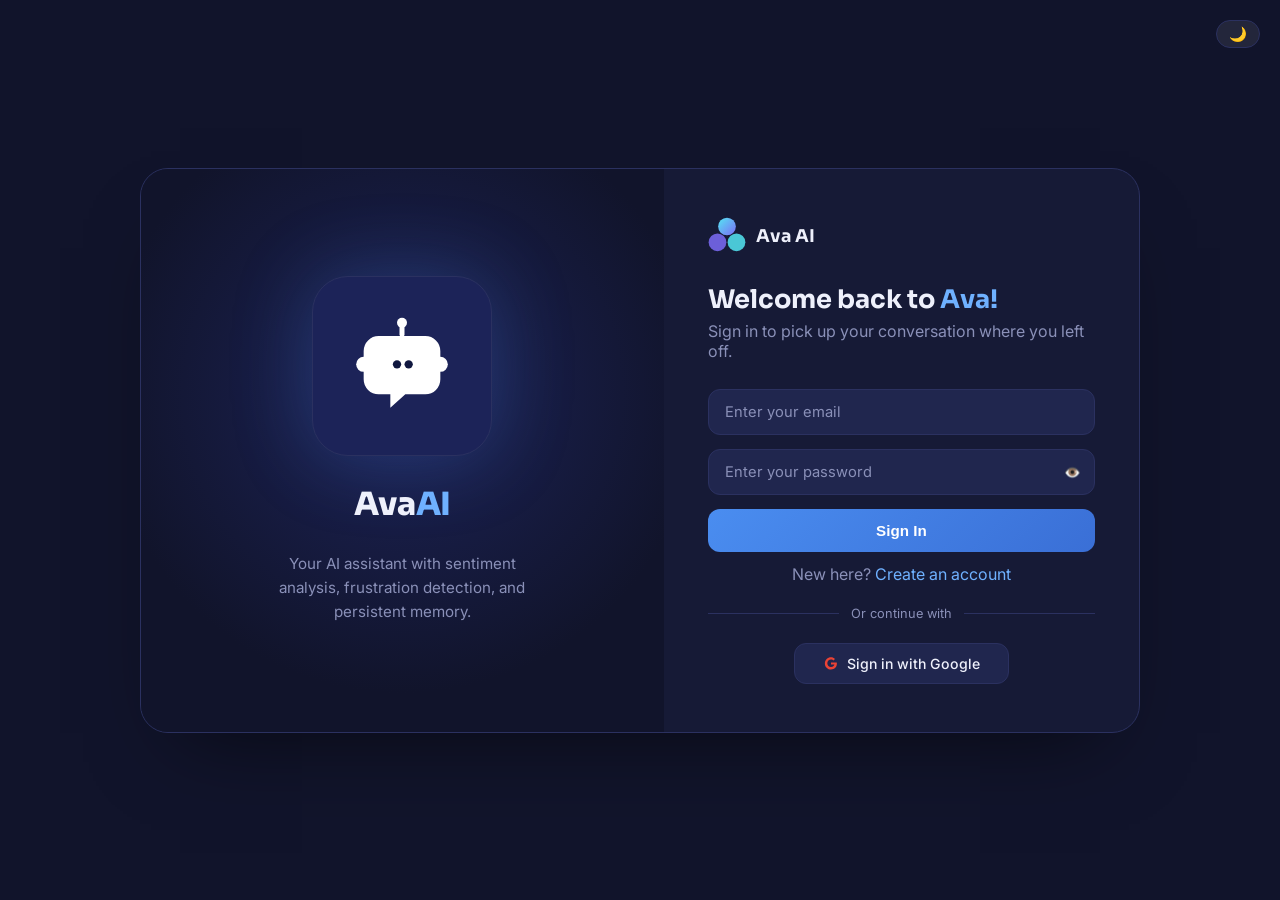
==== commit 37ac921d: "feat(beta): add privacy-safe product analytics and tester feedback" ====
--- a/admin.html
+++ b/admin.html
@@ -1297,6 +1297,54 @@
                 </div>
             </div>
 
+            <!-- ─── Beta Metrics (Validation & Product Funnel) ─── -->
+            <div style="margin-top: 28px; margin-bottom: 24px;">
+                <div style="display:flex; justify-content:space-between; align-items:center; margin-bottom:14px;">
+                    <div style="display:flex; align-items:center; gap:8px;">
+                        <h3 style="font-family:'Sora',sans-serif; font-size:1.05rem; font-weight:700; color:var(--text-primary); margin:0;">🧪 Beta Metrics</h3>
+                        <span style="font-size:0.7rem; font-weight:600; background:rgba(84,230,242,0.15); color:var(--cyan); padding:2px 8px; border-radius:999px;">Product Validation</span>
+                    </div>
+                    <div style="font-size:0.75rem; color:var(--text-muted);" id="beta-metrics-period">Last 7 Days (Aggregate)</div>
+                </div>
+                <div class="stats-grid" id="beta-metrics-grid">
+                    <div class="stat-card">
+                        <div class="stat-top"><span class="stat-icon">👀</span></div>
+                        <div class="stat-number zero" id="beta-landing-views">0</div>
+                        <div class="stat-label">Landing Views</div>
+                    </div>
+                    <div class="stat-card">
+                        <div class="stat-top"><span class="stat-icon">✍️</span></div>
+                        <div class="stat-number zero" id="beta-signups">0</div>
+                        <div class="stat-label">Signups</div>
+                    </div>
+                    <div class="stat-card">
+                        <div class="stat-top"><span class="stat-icon">💬</span></div>
+                        <div class="stat-number zero" id="beta-chat-users">0</div>
+                        <div class="stat-label">Active Chat Users</div>
+                    </div>
+                    <div class="stat-card">
+                        <div class="stat-top"><span class="stat-icon">📨</span></div>
+                        <div class="stat-number zero" id="beta-messages">0</div>
+                        <div class="stat-label">Messages</div>
+                    </div>
+                    <div class="stat-card">
+                        <div class="stat-top"><span class="stat-icon">👍</span></div>
+                        <div class="stat-number zero" id="beta-positive-rate">0%</div>
+                        <div class="stat-label">Positive Feedback Rate</div>
+                    </div>
+                    <div class="stat-card">
+                        <div class="stat-top"><span class="stat-icon">🧠</span></div>
+                        <div class="stat-number zero" id="beta-adaptation-rate">0%</div>
+                        <div class="stat-label">Adaptation Usage Rate</div>
+                    </div>
+                    <div class="stat-card">
+                        <div class="stat-top"><span class="stat-icon">⚠️</span></div>
+                        <div class="stat-number zero" id="beta-chat-errors">0</div>
+                        <div class="stat-label">Chat Errors</div>
+                    </div>
+                </div>
+            </div>
+
             <!-- Recently Added -->
             <div class="section-header">
                 <h2>Recent Activity</h2>
@@ -2008,10 +2056,42 @@
             renderReviews();
             renderUsers();
             renderAnalytics();
+            await loadBetaMetrics();
 
         } catch (err) {
             console.error('Error loading data:', err);
             showToast('⚠️ Error loading data: ' + err.message, 'error');
+        }
+    }
+
+    // ─── Beta Metrics Loader ─────────────────────────────────────────
+    async function loadBetaMetrics() {
+        try {
+            const res = await fetch('/api/admin/beta-metrics?period_days=7');
+            if (!res.ok) return;
+            const d = await res.json();
+
+            updateStat('beta-landing-views', d.landing_views || 0);
+            updateStat('beta-signups', d.signup_completed || 0);
+            updateStat('beta-chat-users', d.chat_users || 0);
+            updateStat('beta-messages', d.messages_sent || 0);
+            updateStat('beta-chat-errors', d.chat_errors || 0);
+
+            const posEl = document.getElementById('beta-positive-rate');
+            if (posEl) {
+                const posRate = Math.round((d.positive_feedback_rate || 0) * 100);
+                posEl.textContent = `${posRate}%`;
+                posEl.className = posRate === 0 ? 'stat-number zero' : 'stat-number';
+            }
+
+            const adaptEl = document.getElementById('beta-adaptation-rate');
+            if (adaptEl) {
+                const adaptRate = Math.round((d.adaptation_usage_rate || 0) * 100);
+                adaptEl.textContent = `${adaptRate}%`;
+                adaptEl.className = adaptRate === 0 ? 'stat-number zero' : 'stat-number';
+            }
+        } catch (e) {
+            console.warn('Could not load beta metrics:', e);
         }
     }
 
